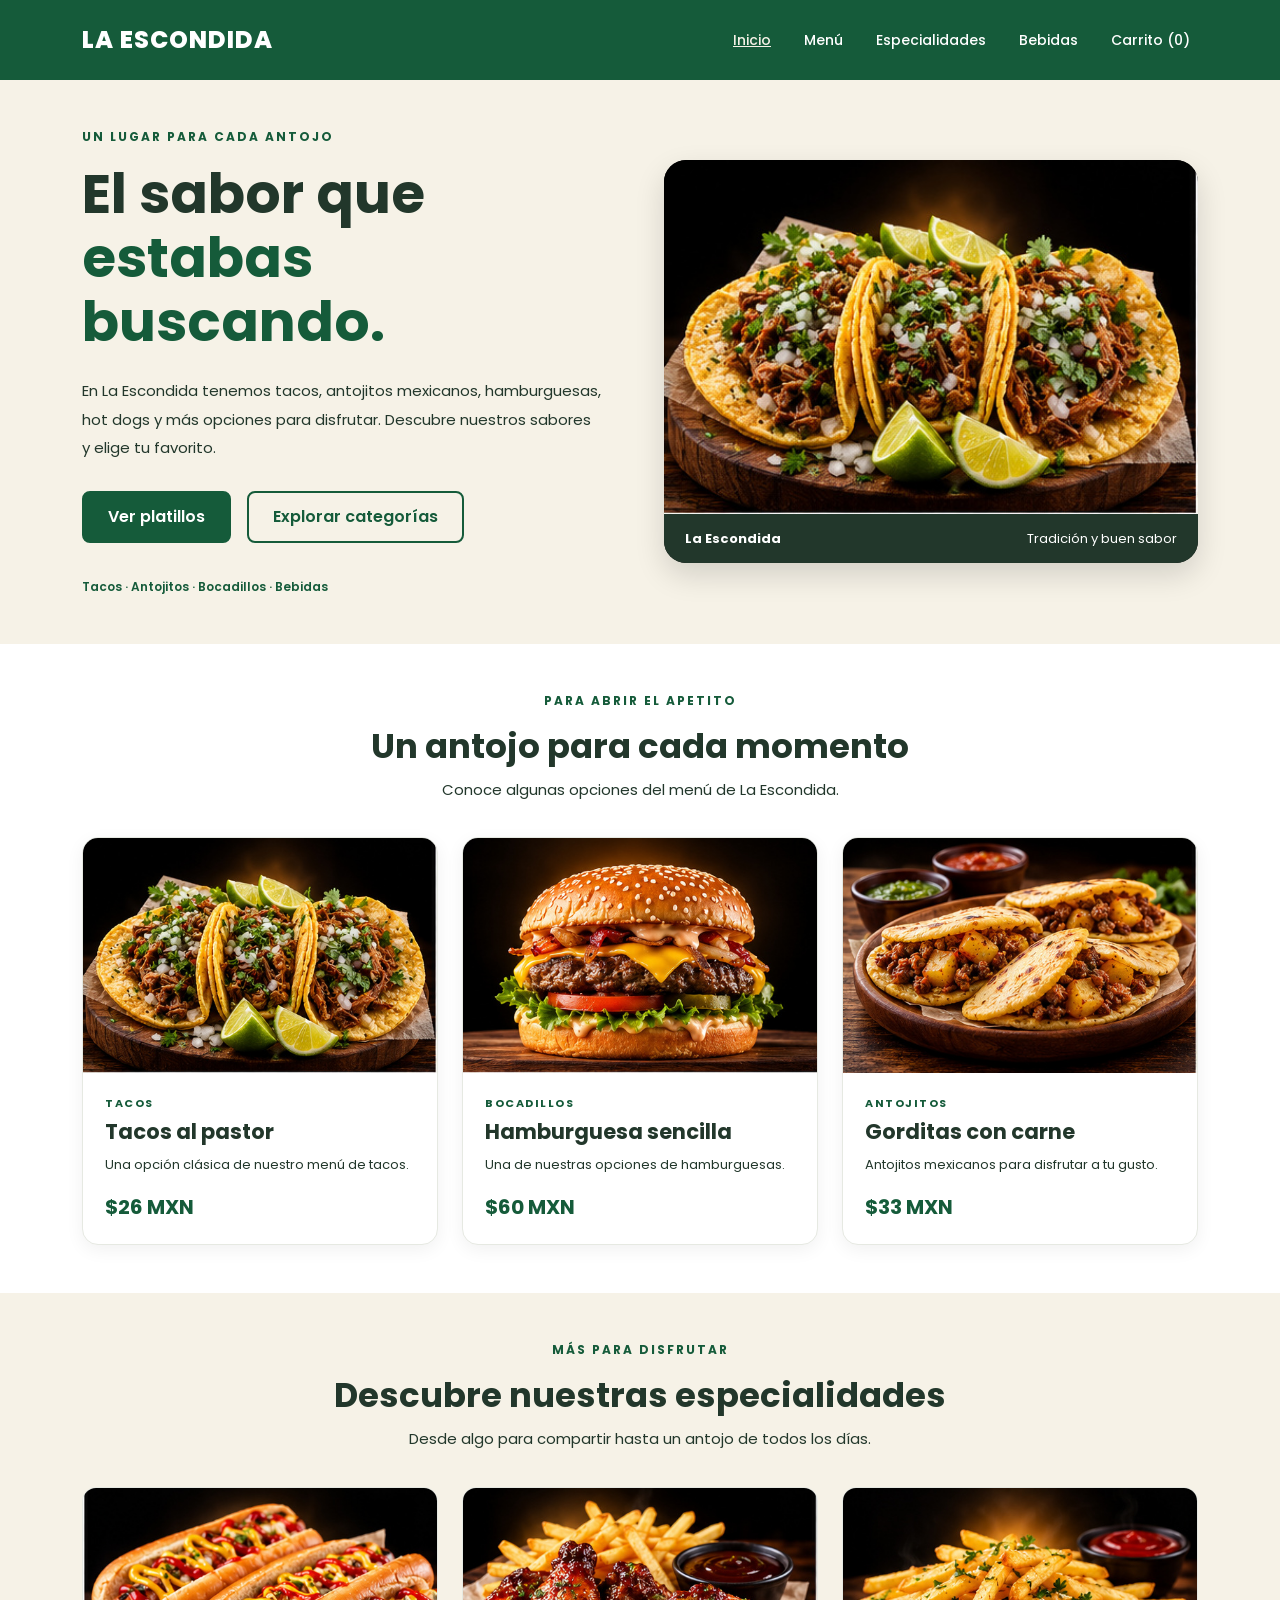
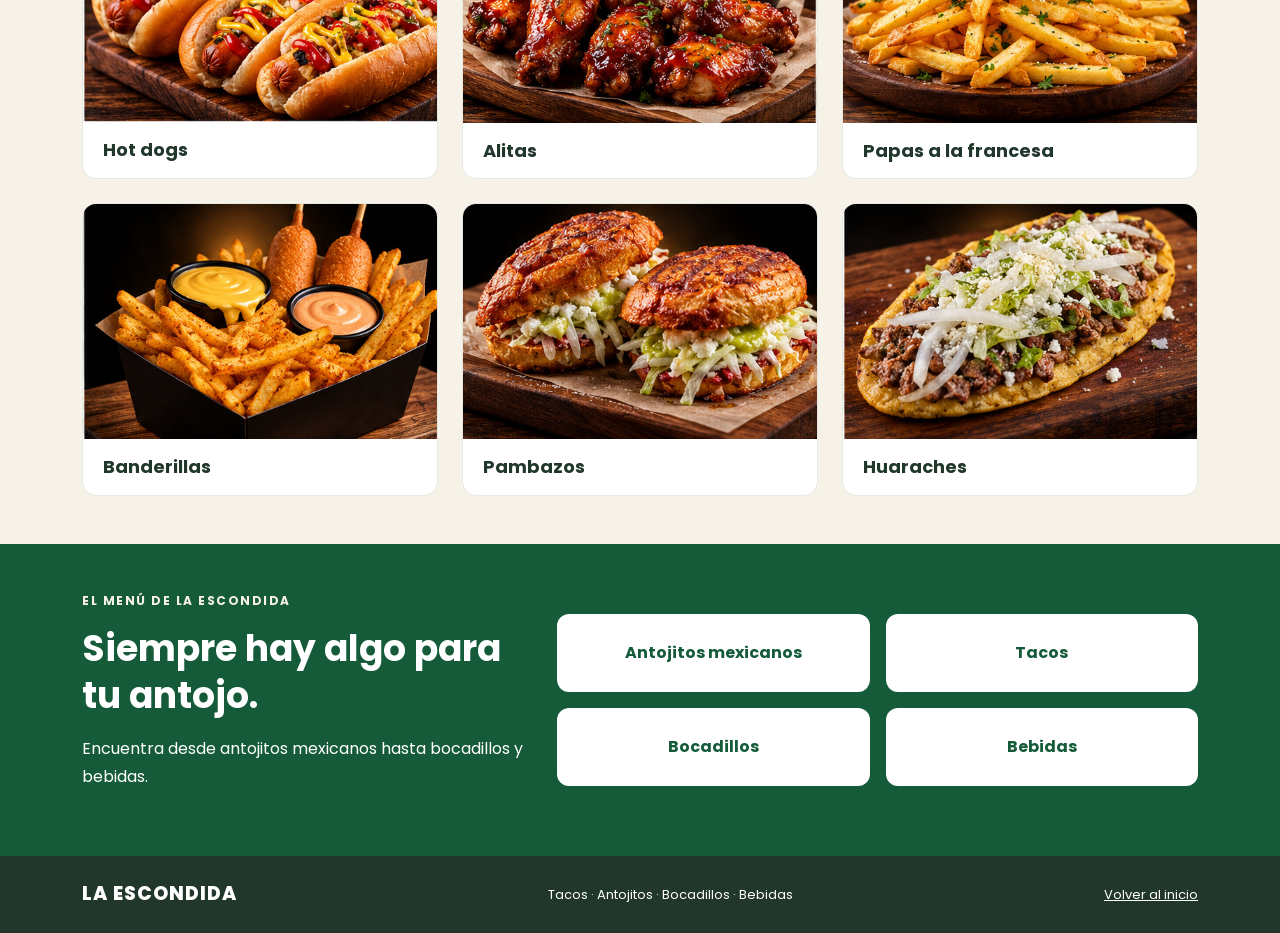
==== index.html @ 9507bf94 "Carrito de compras y selector de carnes con precios dinamicos" ====
<!DOCTYPE html>
<html lang="es">
<head>
    <meta charset="UTF-8">
    <meta name="viewport" content="width=device-width, initial-scale=1.0">
    <meta name="description" content="La Escondida: tacos, antojitos mexicanos, bocadillos y bebidas para disfrutar.">
    <title>La Escondida | Inicio</title>

    <link rel="stylesheet" href="vendor/bootstrap/bootstrap.min.css">

    <link href="https://fonts.googleapis.com/css2?family=Poppins:wght@400;500;600;700;800&display=swap" rel="stylesheet">

    <link rel="stylesheet" href="style.css">
</head>

<body>

    <header id="inicio" class="sticky-top">

        <nav class="navbar navbar-expand-lg barra">
            <div class="container">

                <a class="navbar-brand marca" href="index.html">
                    LA ESCONDIDA
                </a>

                <button class="navbar-toggler" type="button"
                    data-bs-toggle="collapse"
                    data-bs-target="#menuNavegacion"
                    aria-controls="menuNavegacion"
                    aria-expanded="false"
                    aria-label="Abrir menú de navegación">

                    <span class="navbar-toggler-icon"></span>
                </button>

                <div class="collapse navbar-collapse" id="menuNavegacion">

                    <ul class="navbar-nav ms-auto align-items-lg-center">

                        <li class="nav-item">
                            <a class="nav-link activo" href="index.html" aria-current="page">
                                Inicio
                            </a>
                        </li>

                        <li class="nav-item">
                            <a class="nav-link" href="menu.html">
                                Menú
                            </a>
                        </li>

                        <li class="nav-item">
                            <a class="nav-link" href="#variedad">
                                Especialidades
                            </a>
                        </li>

                        <li class="nav-item">
                            <a class="nav-link" href="menu.html#bebidas">
                                Bebidas
                            </a>
                        </li>
                        
                        
                        <li class="nav-item">
                            <a class="nav-link" href="carrito.html">
                                Carrito (<span class="contador-carrito">0</span>)
                             </a>
                        </li>



                    </ul>

                </div>

            </div>
        </nav>

    </header>

    <main>

        <section class="portada py-5">

            <div class="container">

                <div class="row align-items-center g-4 g-lg-5">

                    <div class="col-lg-6">

                        <p class="etiqueta">
                            UN LUGAR PARA CADA ANTOJO
                        </p>

                        <h1>
                            El sabor que
                            <span>estabas buscando.</span>
                        </h1>

                        <p class="descripcion">
                            En La Escondida tenemos tacos,
                            antojitos mexicanos, hamburguesas,
                            hot dogs y más opciones para disfrutar.
                            Descubre nuestros sabores y elige tu favorito.
                        </p>

                        <div class="d-flex flex-wrap gap-3 botones-portada">

                            <a class="btn boton-verde" href="menu.html">
                                Ver platillos
                            </a>

                            <a class="btn boton-contorno" href="menu.html#categorias">
                                Explorar categorías
                            </a>

                        </div>

                        <p class="frase-portada">
                            Tacos · Antojitos · Bocadillos · Bebidas
                        </p>

                    </div>

                    <div class="col-lg-6">

                        <div class="foto-portada">

                            <img src="imagenes/01_tacos.jpg"
                                alt="Fotografía de tacos con carne y limón sobre madera"
                                class="img-fluid"
                                width="506"
                                height="335">

                            <div class="pie-foto">

                                <span class="pie-nombre">
                                    La Escondida
                                </span>

                                <span>
                                    Tradición y buen sabor
                                </span>

                            </div>

                        </div>

                    </div>

                </div>

            </div>

        </section>

        <section class="seccion-blanca py-5" id="platillos">

            <div class="container">

                <div class="text-center encabezado-seccion">

                    <p class="etiqueta">
                        PARA ABRIR EL APETITO
                    </p>

                    <h2>
                        Un antojo para cada momento
                    </h2>

                    <p>
                        Conoce algunas opciones del menú de La Escondida.
                    </p>

                </div>

                <div class="row g-4">

                    <article class="col-md-6 col-lg-4">

                        <div class="tarjeta-comida">

                            <img src="imagenes/01_tacos.jpg"
                                alt="Tacos con carne sobre madera"
                                class="img-fluid foto-comida"
                                loading="lazy">

                            <div class="informacion-comida">

                                <p class="categoria-comida">
                                    TACOS
                                </p>

                                <h3>
                                    Tacos al pastor
                                </h3>

                                <p class="detalle-comida">
                                    Una opción clásica de nuestro
                                    menú de tacos.
                                </p>

                                <span class="precio">
                                    $26 MXN
                                </span>

                            </div>

                        </div>

                    </article>

                    <article class="col-md-6 col-lg-4">

                        <div class="tarjeta-comida">

                            <img src="imagenes/02_hamburguesa.jpg"
                                alt="Hamburguesa con queso y vegetales sobre madera"
                                class="img-fluid foto-comida"
                                loading="lazy">

                            <div class="informacion-comida">

                                <p class="categoria-comida">
                                    BOCADILLOS
                                </p>

                                <h3>
                                    Hamburguesa sencilla
                                </h3>

                                <p class="detalle-comida">
                                    Una de nuestras opciones
                                    de hamburguesas.
                                </p>

                                <span class="precio">
                                    $60 MXN
                                </span>

                            </div>

                        </div>

                    </article>

                    <article class="col-md-6 col-lg-4">

                        <div class="tarjeta-comida">

                            <img src="imagenes/07_gorditas.jpg"
                                alt="Gorditas rellenas sobre una tabla de madera"
                                class="img-fluid foto-comida"
                                loading="lazy">

                            <div class="informacion-comida">

                                <p class="categoria-comida">
                                    ANTOJITOS
                                </p>

                                <h3>
                                    Gorditas con carne
                                </h3>

                                <p class="detalle-comida">
                                    Antojitos mexicanos para
                                    disfrutar a tu gusto.
                                </p>

                                <span class="precio">
                                    $33 MXN
                                </span>

                            </div>

                        </div>

                    </article>

                </div>

            </div>

        </section>

        <section class="seccion-crema py-5" id="variedad">

            <div class="container">

                <div class="encabezado-seccion text-center">

                    <p class="etiqueta">
                        MÁS PARA DISFRUTAR
                    </p>

                    <h2>
                        Descubre nuestras especialidades
                    </h2>

                    <p>
                        Desde algo para compartir hasta
                        un antojo de todos los días.
                    </p>

                </div>

                <div class="row g-4">

                    <article class="col-sm-6 col-lg-4">

                        <div class="tarjeta-pequena">

                            <img src="imagenes/03_hot_dogs.jpg"
                                alt="Hot dogs con salsas sobre madera"
                                class="foto-pequena img-fluid"
                                loading="lazy">

                            <h3>Hot dogs</h3>

                        </div>

                    </article>

                    <article class="col-sm-6 col-lg-4">

                        <div class="tarjeta-pequena">

                            <img src="imagenes/04_alitas.jpg"
                                alt="Alitas bañadas en salsa junto a papas"
                                class="foto-pequena img-fluid"
                                loading="lazy">

                            <h3>Alitas</h3>

                        </div>

                    </article>

                    <article class="col-sm-6 col-lg-4">

                        <div class="tarjeta-pequena">

                            <img src="imagenes/05_papas_francesas.jpg"
                                alt="Papas a la francesa sobre madera"
                                class="foto-pequena img-fluid"
                                loading="lazy">

                            <h3>Papas a la francesa</h3>

                        </div>

                    </article>

                    <article class="col-sm-6 col-lg-4">

                        <div class="tarjeta-pequena">

                            <img src="imagenes/06_banderillas.jpg"
                                alt="Banderillas con papas y aderezos"
                                class="foto-pequena img-fluid"
                                loading="lazy">

                            <h3>Banderillas</h3>

                        </div>

                    </article>

                    <article class="col-sm-6 col-lg-4">

                        <div class="tarjeta-pequena">

                            <img src="imagenes/08_pambazos.jpg"
                                alt="Pambazos rellenos sobre madera"
                                class="foto-pequena img-fluid"
                                loading="lazy">

                            <h3>Pambazos</h3>

                        </div>

                    </article>

                    <article class="col-sm-6 col-lg-4">

                        <div class="tarjeta-pequena">

                            <img src="imagenes/09_huarache.jpg"
                                alt="Huarache con carne queso y vegetales"
                                class="foto-pequena img-fluid"
                                loading="lazy">

                            <h3>Huaraches</h3>

                        </div>

                    </article>

                </div>

            </div>

        </section>

        <section class="seccion-verde py-5" id="categorias">

            <div class="container">

                <div class="row align-items-center g-4">

                    <div class="col-lg-5">

                        <p class="etiqueta-clara">
                            EL MENÚ DE LA ESCONDIDA
                        </p>

                        <h2>
                            Siempre hay algo para tu antojo.
                        </h2>

                        <p>
                            Encuentra desde antojitos mexicanos
                            hasta bocadillos y bebidas.
                        </p>

                    </div>

                    <div class="col-lg-7">

                        <div class="row g-3">

                            <div class="col-sm-6">

                                <a class="cuadro-categoria" href="menu.html#antojitos">
                                    Antojitos mexicanos
                                </a>

                            </div>

                            <div class="col-sm-6">

                                <a class="cuadro-categoria" href="menu.html#tacos">
                                    Tacos
                                </a>

                            </div>

                            <div class="col-sm-6">

                                <a class="cuadro-categoria" href="menu.html#bocadillos">
                                    Bocadillos
                                </a>

                            </div>

                            <div class="col-sm-6">

                                <a class="cuadro-categoria" href="menu.html#bebidas">
                                    Bebidas
                                </a>

                            </div>

                        </div>

                    </div>

                </div>

            </div>

        </section>

    </main>

    <footer class="pie-pagina py-4">

        <div class="container d-flex flex-column flex-md-row justify-content-between align-items-center gap-2">

            <p class="m-0 nombre-footer">
                LA ESCONDIDA
            </p>

            <p class="m-0">
                Tacos · Antojitos · Bocadillos · Bebidas
            </p>

            <a href="#inicio">
                Volver al inicio
            </a>

        </div>

    </footer>

    <script src="vendor/bootstrap/bootstrap.bundle.min.js"></script>
    <script src="function.js"></script>
</body>
</html>
---- style.css ----
/* COLORES DEL PROYECTO */
body {
    --verde: #155B3A;
    --verde-oscuro: #22372B;
    --crema: #F6F2E7;
    --blanco: #FFFFFF;

    margin: 0;
    background-color: var(--crema);
    color: var(--verde-oscuro);
    font-family: 'Poppins', Arial, sans-serif;
}

/* ESTILOS GENERALES */
html {
    scroll-behavior: smooth;
}

h1, h2, h3 {
    font-weight: 700;
}

a {
    text-decoration: none;
}

/* BARRA DE NAVEGACIÓN */
.barra {
    background-color: var(--verde);
    padding: 17px 0;
}

.marca {
    color: var(--blanco);
    font-size: 24px;
    font-weight: 800;
    letter-spacing: 1px;
}

.marca:hover,
.marca:focus {
    color: var(--crema);
}

.barra .nav-link {
    color: var(--blanco);
    font-size: 14px;
    margin-left: 17px;
    font-weight: 500;
}

.barra .nav-link:hover,
.barra .nav-link:focus,
.barra .nav-link.activo {
    color: var(--crema);
    text-decoration: underline;
}

.navbar-toggler {
    border: 1px solid var(--crema);
    background-color: var(--crema);
}

/* PORTADA */
.portada {
    background-color: var(--crema);
}

.etiqueta {
    color: var(--verde);
    font-size: 12px;
    font-weight: 700;
    letter-spacing: 2px;
    margin-bottom: 16px;
}

.portada h1 {
    font-size: 55px;
    line-height: 1.16;
    margin-bottom: 24px;
}

.portada h1 span {
    color: var(--verde);
}

.descripcion {
    max-width: 520px;
    font-size: 15px;
    line-height: 1.9;
    margin-bottom: 28px;
}

.boton-verde {
    background-color: var(--verde);
    border: 2px solid var(--verde);
    color: var(--blanco);
    padding: 12px 24px;
    font-weight: 600;
    border-radius: 8px;
}

.boton-verde:hover,
.boton-verde:focus {
    background-color: var(--verde-oscuro);
    border-color: var(--verde-oscuro);
    color: var(--blanco);
}

.boton-contorno {
    background-color: transparent;
    border: 2px solid var(--verde);
    color: var(--verde);
    padding: 12px 24px;
    font-weight: 600;
    border-radius: 8px;
}

.boton-contorno:hover,
.boton-contorno:focus {
    background-color: var(--verde);
    color: var(--blanco);
}

.frase-portada {
    color: var(--verde);
    font-size: 12px;
    font-weight: 600;
    margin-top: 35px;
    margin-bottom: 0;
}

.foto-portada {
    background-color: #080808;
    border-radius: 22px;
    overflow: hidden;
    box-shadow: 0 12px 30px rgba(0, 0, 0, 0.14);
}

.foto-portada img {
    display: block;
    width: 100%;
    height: auto;
}

.pie-foto {
    display: flex;
    justify-content: space-between;
    gap: 12px;
    padding: 15px 21px;
    background-color: var(--verde-oscuro);
    color: var(--blanco);
    font-size: 13px;
}

.pie-nombre {
    font-weight: 700;
}

/* TÍTULOS Y SECCIONES */
.seccion-blanca {
    background-color: var(--blanco);
}

.seccion-crema {
    background-color: var(--crema);
}

.encabezado-seccion {
    margin-bottom: 36px;
}

.encabezado-seccion h2 {
    color: var(--verde-oscuro);
    font-size: 34px;
    margin-bottom: 12px;
}

.encabezado-seccion p:last-child {
    font-size: 15px;
    margin-bottom: 0;
}

/* TARJETAS DE PLATILLOS */
.tarjeta-comida {
    height: 100%;
    background-color: var(--blanco);
    border: 1px solid #E6E9E2;
    border-radius: 16px;
    overflow: hidden;
    box-shadow: 0 5px 18px rgba(0, 0, 0, 0.06);
}

.foto-comida {
    display: block;
    width: 100%;
    height: auto;
    background-color: #080808;
}

.informacion-comida {
    padding: 22px;
}

.categoria-comida {
    color: var(--verde);
    font-size: 11px;
    font-weight: 700;
    letter-spacing: 1.5px;
    margin-bottom: 8px;
}

.informacion-comida h3 {
    font-size: 21px;
    margin-bottom: 10px;
}

.detalle-comida {
    font-size: 13px;
    line-height: 1.7;
    margin-bottom: 16px;
}

.precio {
    color: var(--verde);
    font-size: 20px;
    font-weight: 700;
}

/* TARJETAS PEQUEÑAS DE ESPECIALIDADES */
.tarjeta-pequena {
    height: 100%;
    background-color: var(--blanco);
    border-radius: 14px;
    overflow: hidden;
    border: 1px solid #E6E9E2;
}

.foto-pequena {
    display: block;
    width: 100%;
    height: auto;
    background-color: #080808;
}

.tarjeta-pequena h3 {
    font-size: 18px;
    padding: 17px 20px;
    margin: 0;
}

/* CATEGORÍAS */
.seccion-verde {
    background-color: var(--verde);
    color: var(--blanco);
}

.etiqueta-clara {
    color: var(--crema);
    font-size: 12px;
    font-weight: 700;
    letter-spacing: 1.5px;
}

.seccion-verde h2 {
    font-size: 36px;
    line-height: 1.3;
    margin-bottom: 15px;
}

.seccion-verde p:last-child {
    line-height: 1.8;
}

.cuadro-categoria {
    height: 100%;
    background-color: var(--blanco);
    color: var(--verde);
    padding: 27px 18px;
    border-radius: 12px;
    font-size: 16px;
    font-weight: 700;
    text-align: center;
}

/* PIE DE PÁGINA */
.pie-pagina {
    background-color: var(--verde-oscuro);
    color: var(--blanco);
    font-size: 13px;
}

.nombre-footer {
    font-weight: 800;
    font-size: 19px;
    letter-spacing: 1px;
}

.pie-pagina a {
    color: var(--blanco);
    text-decoration: underline;
}

/* CELULARES Y TABLETAS */
@media (max-width: 991px) {
    .barra .nav-link {
        margin-left: 0;
        padding: 10px 0;
    }

    .portada h1 {
        font-size: 42px;
    }
}

@media (max-width: 575px) {
    .portada {
        text-align: center;
    }

    .portada h1 {
        font-size: 36px;
    }

    .portada .botones-portada {
        justify-content: center;
    }

    .encabezado-seccion h2,
    .seccion-verde h2 {
        font-size: 28px;
    }

    .pie-foto {
        flex-direction: column;
        text-align: center;
        gap: 4px;
    }

    .frase-portada {
        font-size: 11px;
    }
}

/* PAGINA DEL MENU */
.encabezado-menu {
    background-color: var(--verde);
    color: var(--blanco);
}

.encabezado-menu h1 {
    font-size: 45px;
}

.encabezado-menu p:last-child {
    margin-bottom: 0;
}

/* BOTONES DE CATEGORIAS */
.navegacion-categorias {
    background-color: var(--blanco);
}

.enlace-categoria {
    display: inline-block;
    color: var(--verde);
    border: 2px solid var(--verde);
    border-radius: 30px;
    padding: 9px 20px;
    font-weight: 600;
    font-size: 14px;
}

.enlace-categoria:hover,
.enlace-categoria:focus {
    background-color: var(--verde);
    color: var(--blanco);
}

/* SECCIONES DEL MENU */
.seccion-menu {
    background-color: var(--crema);
}

.seccion-menu.seccion-blanca {
    background-color: var(--blanco);
}

.titulo-menu h2 {
    color: var(--verde);
    font-size: 32px;
}

/* TARJETAS */
.tarjeta-menu,
.tarjeta-tacos,
.tarjeta-texto {
    background-color: var(--blanco);
    border: 1px solid #E6E9E2;
    border-radius: 15px;
    overflow: hidden;
    box-shadow: 0 5px 18px rgba(0, 0, 0, 0.06);
}

.tarjeta-menu {
    height: 100%;
}

.imagen-menu {
    display: block;
    width: 100%;
    height: auto;
    background-color: #080808;
}

.contenido-menu,
.contenido-tacos,
.tarjeta-texto {
    padding: 23px;
}

.contenido-menu h3,
.contenido-tacos h3,
.tarjeta-texto h3 {
    color: var(--verde-oscuro);
    font-size: 21px;
    margin-bottom: 17px;
}

.tarjeta-texto p {
    font-size: 14px;
}

/* PRECIOS */
.linea-precio {
    display: flex;
    flex-wrap: wrap;
    justify-content: space-between;
    align-items: baseline;
    gap: 8px;
    border-bottom: 1px solid #E6E9E2;
    padding: 10px 0;
    font-size: 14px;
}

.linea-precio:last-child {
    border-bottom: none;
}

.linea-precio strong {
    color: var(--verde);
    font-size: 16px;
}

/* ADAPTACION A CELULARES */
@media (max-width: 575px) {
    .encabezado-menu h1 {
        font-size: 34px;
    }

    .titulo-menu h2 {
        font-size: 28px;
    }

    .enlace-categoria {
        font-size: 13px;
        padding: 8px 13px;
    }
}

/* ENLACES DESDE INICIO */
a.cuadro-categoria {
    display: block;
}

a.cuadro-categoria:hover,
a.cuadro-categoria:focus {
    background-color: var(--crema);
    color: var(--verde);
}


/* CARRITO DE COMPRAS - TERCER COMMIT */

.precio-y-boton {
    display: flex;
    align-items: center;
    gap: 12px;
}

/* BOTONES DE AGREGAR */
.btn-agregar {
    background-color: var(--verde);
    color: var(--blanco);
    border: none;
    border-radius: 7px;
    padding: 7px 11px;
    font-size: 12px;
    font-weight: 600;
    cursor: pointer;
}

.btn-agregar:hover,
.btn-agregar:focus {
    background-color: var(--verde-oscuro);
}

.enlace-carrito {
    background-color: var(--verde);
    color: var(--blanco);
}

/* SECCION DEL CARRITO */
.seccion-carrito {
    background-color: var(--crema);
}

.caja-carrito {
    background-color: var(--blanco);
    border-radius: 15px;
    padding: 30px;
    box-shadow: 0 5px 18px rgba(0, 0, 0, 0.07);
}

.caja-carrito h2 {
    color: var(--verde);
    margin-bottom: 0;
    font-size: 30px;
}

/* BOTON VACIAR */
.btn-vaciar {
    background-color: var(--blanco);
    border: 2px solid var(--verde);
    color: var(--verde);
    border-radius: 7px;
    padding: 8px 15px;
    font-weight: 600;
}

.btn-vaciar:hover,
.btn-vaciar:focus {
    background-color: var(--verde);
    color: var(--blanco);
}

/* PRODUCTOS DEL CARRITO */
.producto-carrito {
    border-bottom: 1px solid #E6E9E2;
    padding: 16px 0;
    display: flex;
    justify-content: space-between;
    align-items: center;
    flex-wrap: wrap;
    gap: 15px;
}

.producto-carrito strong {
    display: block;
    color: var(--verde-oscuro);
    margin-bottom: 5px;
}

/* CONTROLES DE CANTIDAD */
.controles-carrito {
    display: flex;
    align-items: center;
    flex-wrap: wrap;
    gap: 9px;
}

.controles-carrito button {
    border: 1px solid var(--verde);
    border-radius: 6px;
    background-color: var(--blanco);
    color: var(--verde);
    padding: 5px 10px;
    font-weight: 600;
}

.controles-carrito button:hover {
    background-color: var(--verde);
    color: var(--blanco);
}

/* PRECIO TOTAL */
.total-carrito {
    padding-top: 20px;
    font-size: 21px;
    color: var(--verde);
}

.nota-carrito {
    margin-top: 15px;
    font-size: 13px;
}

/* ADAPTACION A CELULARES */
@media (max-width: 575px) {
    .caja-carrito {
        padding: 18px;
    }

    .caja-carrito h2 {
        font-size: 25px;
    }

    .producto-carrito {
        align-items: flex-start;
        flex-direction: column;
    }
}

/* ENCABEZADO QUE SE MANTIENE VISIBLE */
.sticky-top {
    z-index: 1030;
}

/* EVITAR QUE EL MENU TAPE LAS SECCIONES */
section[id] {
    scroll-margin-top: 85px;
}

/* SELECTOR DE CANTIDAD */
.precio-y-boton {
    flex-wrap: wrap;
    justify-content: flex-end;
}

.cantidad-producto {
    width: 62px;
    padding: 6px;
    border: 1px solid #A7B7AA;
    border-radius: 6px;
    color: var(--verde-oscuro);
    background-color: var(--blanco);
    text-align: center;
}

.cantidad-producto:focus {
    outline: 2px solid var(--verde);
    outline-offset: 2px;
}

/* MENSAJE DE PRODUCTO AGREGADO */
.mensaje-agregado {
    min-height: 0;
    margin: 0;
    color: var(--verde);
    text-align: center;
    font-weight: 600;
}

.mensaje-agregado:not(:empty) {
    padding: 12px;
    background-color: var(--crema);
}

/* BOTON VACIAR CARRITO */
.btn-vaciar:disabled {
    opacity: 0.5;
    cursor: not-allowed;
}

/* ADAPTACION A CELULARES */
@media (max-width: 575px) {

    .linea-precio {
        align-items: center;
    }

    .precio-y-boton {
        gap: 7px;
    }

    .cantidad-producto {
        width: 55px;
    }
}
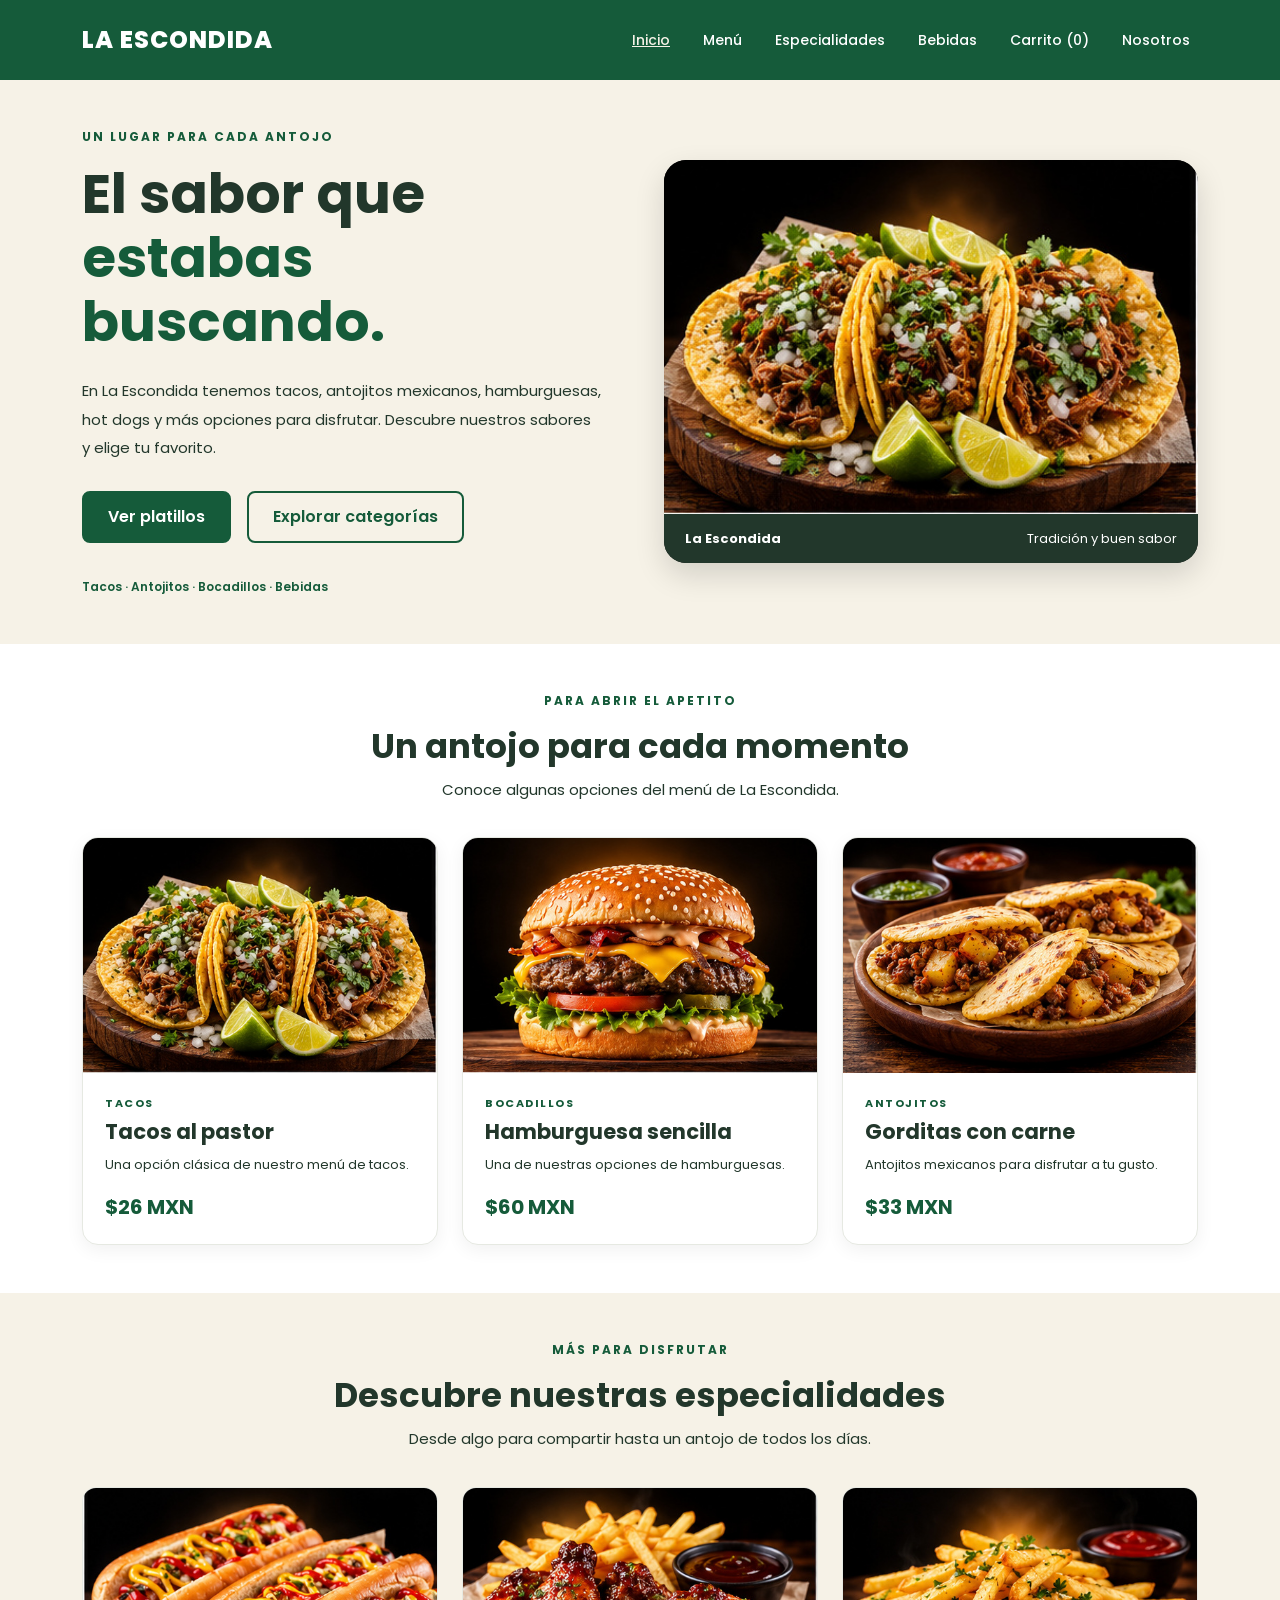
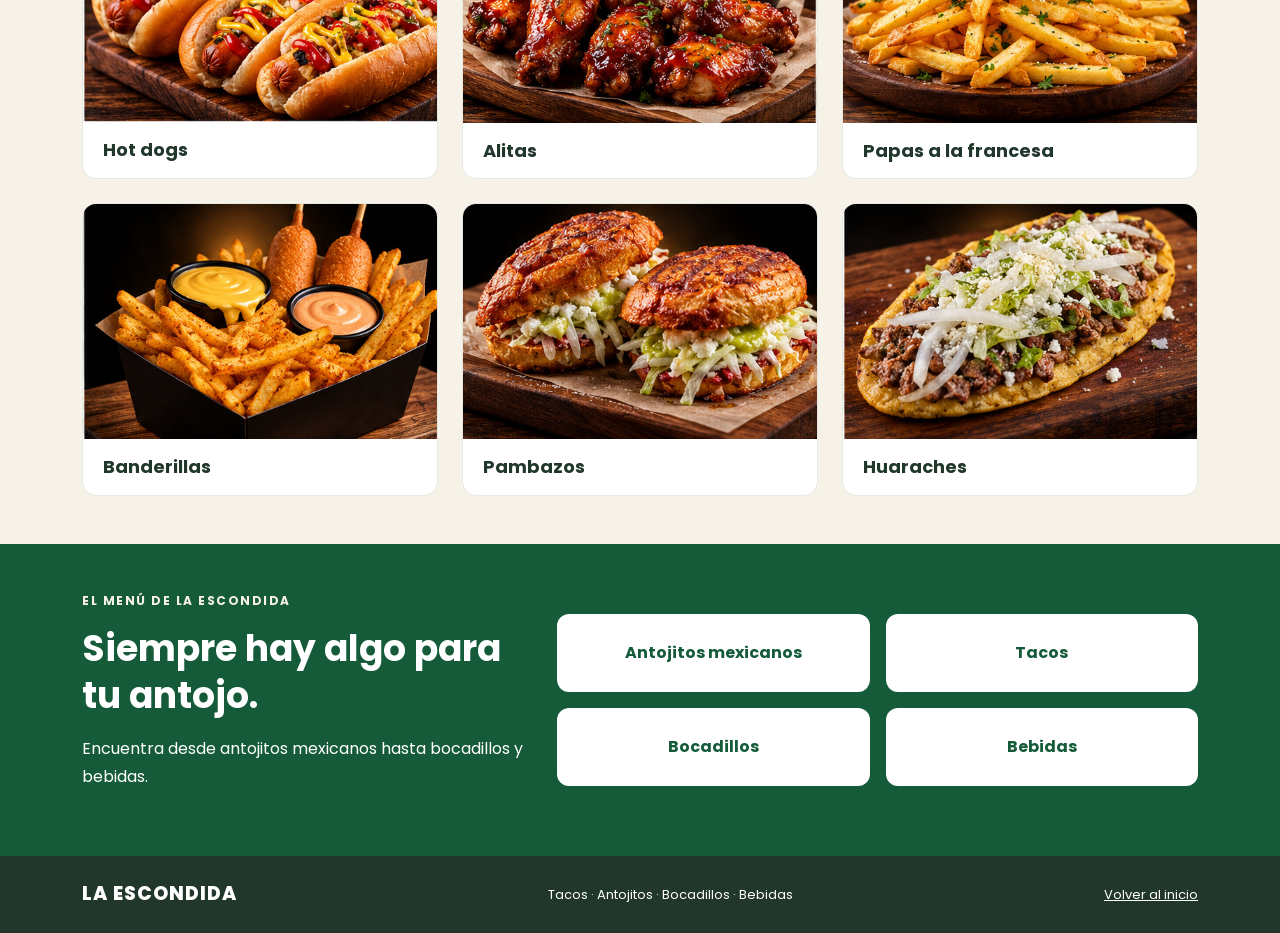
==== commit 5331d2bc: "Creacion de pagina Nosotros y actualizacion de navegacion" ====
--- a/index.html
+++ b/index.html
@@ -1,4 +1,3 @@
-
 <!DOCTYPE html>
 <html lang="es">
 <head>
@@ -13,491 +12,196 @@
 
     <link rel="stylesheet" href="style.css">
 </head>
-
 <body>
 
     <header id="inicio" class="sticky-top">
-
         <nav class="navbar navbar-expand-lg barra">
             <div class="container">
-
-                <a class="navbar-brand marca" href="index.html">
-                    LA ESCONDIDA
-                </a>
-
-                <button class="navbar-toggler" type="button"
-                    data-bs-toggle="collapse"
-                    data-bs-target="#menuNavegacion"
-                    aria-controls="menuNavegacion"
-                    aria-expanded="false"
-                    aria-label="Abrir menú de navegación">
-
+                <a class="navbar-brand marca" href="index.html">LA ESCONDIDA</a>
+
+                <button class="navbar-toggler" type="button" data-bs-toggle="collapse"
+                    data-bs-target="#menuNavegacion" aria-controls="menuNavegacion"
+                    aria-expanded="false" aria-label="Abrir menú de navegación">
                     <span class="navbar-toggler-icon"></span>
                 </button>
 
                 <div class="collapse navbar-collapse" id="menuNavegacion">
-
                     <ul class="navbar-nav ms-auto align-items-lg-center">
-
-                        <li class="nav-item">
-                            <a class="nav-link activo" href="index.html" aria-current="page">
-                                Inicio
-                            </a>
-                        </li>
-
-                        <li class="nav-item">
-                            <a class="nav-link" href="menu.html">
-                                Menú
-                            </a>
-                        </li>
-
-                        <li class="nav-item">
-                            <a class="nav-link" href="#variedad">
-                                Especialidades
-                            </a>
-                        </li>
-
-                        <li class="nav-item">
-                            <a class="nav-link" href="menu.html#bebidas">
-                                Bebidas
-                            </a>
-                        </li>
-                        
-                        
-                        <li class="nav-item">
-                            <a class="nav-link" href="carrito.html">
-                                Carrito (<span class="contador-carrito">0</span>)
-                             </a>
-                        </li>
-
-
-
+                        <li class="nav-item"><a class="nav-link activo" href="index.html" aria-current="page">Inicio</a></li>
+                        <li class="nav-item"><a class="nav-link" href="menu.html">Menú</a></li>
+                        <li class="nav-item"><a class="nav-link" href="#variedad">Especialidades</a></li>
+                        <li class="nav-item"><a class="nav-link" href="menu.html#bebidas">Bebidas</a></li>
+                        <li class="nav-item"><a class="nav-link" href="carrito.html">Carrito (<span class="contador-carrito">0</span>)</a></li>
+
+                        <li class="nav-item"><a class="nav-link" href="nosotros.html">Nosotros</a></li>
                     </ul>
-
-                </div>
-
+                </div>
             </div>
         </nav>
-
     </header>
 
     <main>
-
         <section class="portada py-5">
-
-            <div class="container">
-
+            <div class="container">
                 <div class="row align-items-center g-4 g-lg-5">
-
                     <div class="col-lg-6">
-
-                        <p class="etiqueta">
-                            UN LUGAR PARA CADA ANTOJO
-                        </p>
-
-                        <h1>
-                            El sabor que
-                            <span>estabas buscando.</span>
-                        </h1>
-
+                        <p class="etiqueta">UN LUGAR PARA CADA ANTOJO</p>
+                        <h1>El sabor que <span>estabas buscando.</span></h1>
                         <p class="descripcion">
-                            En La Escondida tenemos tacos,
-                            antojitos mexicanos, hamburguesas,
-                            hot dogs y más opciones para disfrutar.
+                            En La Escondida tenemos tacos, antojitos mexicanos,
+                            hamburguesas, hot dogs y más opciones para disfrutar.
                             Descubre nuestros sabores y elige tu favorito.
                         </p>
-
                         <div class="d-flex flex-wrap gap-3 botones-portada">
-
-                            <a class="btn boton-verde" href="menu.html">
-                                Ver platillos
-                            </a>
-
-                            <a class="btn boton-contorno" href="menu.html#categorias">
-                                Explorar categorías
-                            </a>
-
-                        </div>
-
-                        <p class="frase-portada">
-                            Tacos · Antojitos · Bocadillos · Bebidas
-                        </p>
-
-                    </div>
-
+                            <a class="btn boton-verde" href="menu.html">Ver platillos</a>
+                            <a class="btn boton-contorno" href="menu.html#categorias">Explorar categorías</a>
+                        </div>
+                        <p class="frase-portada">Tacos · Antojitos · Bocadillos · Bebidas</p>
+                    </div>
                     <div class="col-lg-6">
-
                         <div class="foto-portada">
-
                             <img src="imagenes/01_tacos.jpg"
-                                alt="Fotografía de tacos con carne y limón sobre madera"
-                                class="img-fluid"
-                                width="506"
-                                height="335">
-
+                                alt="Fotografía ilustrativa de tacos con carne y limón sobre madera"
+                                class="img-fluid" width="506" height="335">
                             <div class="pie-foto">
-
-                                <span class="pie-nombre">
-                                    La Escondida
-                                </span>
-
-                                <span>
-                                    Tradición y buen sabor
-                                </span>
-
-                            </div>
-
-                        </div>
-
-                    </div>
-
-                </div>
-
-            </div>
-
+                                <span class="pie-nombre">La Escondida</span>
+                                <span>Tradición y buen sabor</span>
+                            </div>
+                        </div>
+                    </div>
+                </div>
+            </div>
         </section>
 
         <section class="seccion-blanca py-5" id="platillos">
-
-            <div class="container">
-
+            <div class="container">
                 <div class="text-center encabezado-seccion">
-
-                    <p class="etiqueta">
-                        PARA ABRIR EL APETITO
-                    </p>
-
-                    <h2>
-                        Un antojo para cada momento
-                    </h2>
-
-                    <p>
-                        Conoce algunas opciones del menú de La Escondida.
-                    </p>
-
-                </div>
-
+                    <p class="etiqueta">PARA ABRIR EL APETITO</p>
+                    <h2>Un antojo para cada momento</h2>
+                    <p>Conoce algunas opciones del menú de La Escondida.</p>
+                </div>
                 <div class="row g-4">
-
                     <article class="col-md-6 col-lg-4">
-
                         <div class="tarjeta-comida">
-
                             <img src="imagenes/01_tacos.jpg"
-                                alt="Tacos con carne sobre madera"
-                                class="img-fluid foto-comida"
-                                loading="lazy">
-
+                                alt="Fotografía ilustrativa de tacos con carne sobre madera"
+                                class="img-fluid foto-comida" loading="lazy" width="506" height="335">
                             <div class="informacion-comida">
-
-                                <p class="categoria-comida">
-                                    TACOS
-                                </p>
-
-                                <h3>
-                                    Tacos al pastor
-                                </h3>
-
-                                <p class="detalle-comida">
-                                    Una opción clásica de nuestro
-                                    menú de tacos.
-                                </p>
-
-                                <span class="precio">
-                                    $26 MXN
-                                </span>
-
-                            </div>
-
-                        </div>
-
-                    </article>
-
+                                <p class="categoria-comida">TACOS</p>
+                                <h3>Tacos al pastor</h3>
+                                <p class="detalle-comida">Una opción clásica de nuestro menú de tacos.</p>
+                                <span class="precio">$26 MXN</span>
+                            </div>
+                        </div>
+                    </article>
                     <article class="col-md-6 col-lg-4">
-
                         <div class="tarjeta-comida">
-
                             <img src="imagenes/02_hamburguesa.jpg"
-                                alt="Hamburguesa con queso y vegetales sobre madera"
-                                class="img-fluid foto-comida"
-                                loading="lazy">
-
+                                alt="Hamburguesa con queso y vegetales sobre una tabla de madera"
+                                class="img-fluid foto-comida" loading="lazy" width="506" height="335">
                             <div class="informacion-comida">
-
-                                <p class="categoria-comida">
-                                    BOCADILLOS
-                                </p>
-
-                                <h3>
-                                    Hamburguesa sencilla
-                                </h3>
-
-                                <p class="detalle-comida">
-                                    Una de nuestras opciones
-                                    de hamburguesas.
-                                </p>
-
-                                <span class="precio">
-                                    $60 MXN
-                                </span>
-
-                            </div>
-
-                        </div>
-
-                    </article>
-
+                                <p class="categoria-comida">BOCADILLOS</p>
+                                <h3>Hamburguesa sencilla</h3>
+                                <p class="detalle-comida">Una de nuestras opciones de hamburguesas.</p>
+                                <span class="precio">$60 MXN</span>
+                            </div>
+                        </div>
+                    </article>
                     <article class="col-md-6 col-lg-4">
-
                         <div class="tarjeta-comida">
-
                             <img src="imagenes/07_gorditas.jpg"
-                                alt="Gorditas rellenas sobre una tabla de madera"
-                                class="img-fluid foto-comida"
-                                loading="lazy">
-
+                                alt="Gorditas rellenas sobre un plato de madera con fondo oscuro"
+                                class="img-fluid foto-comida" loading="lazy" width="506" height="335">
                             <div class="informacion-comida">
-
-                                <p class="categoria-comida">
-                                    ANTOJITOS
-                                </p>
-
-                                <h3>
-                                    Gorditas con carne
-                                </h3>
-
-                                <p class="detalle-comida">
-                                    Antojitos mexicanos para
-                                    disfrutar a tu gusto.
-                                </p>
-
-                                <span class="precio">
-                                    $33 MXN
-                                </span>
-
-                            </div>
-
-                        </div>
-
-                    </article>
-
-                </div>
-
-            </div>
-
+                                <p class="categoria-comida">ANTOJITOS</p>
+                                <h3>Gorditas con carne</h3>
+                                <p class="detalle-comida">Antojitos mexicanos para disfrutar a tu gusto.</p>
+                                <span class="precio">$33 MXN</span>
+                            </div>
+                        </div>
+                    </article>
+                </div>
+            </div>
         </section>
 
         <section class="seccion-crema py-5" id="variedad">
-
-            <div class="container">
-
+            <div class="container">
                 <div class="encabezado-seccion text-center">
-
-                    <p class="etiqueta">
-                        MÁS PARA DISFRUTAR
-                    </p>
-
-                    <h2>
-                        Descubre nuestras especialidades
-                    </h2>
-
-                    <p>
-                        Desde algo para compartir hasta
-                        un antojo de todos los días.
-                    </p>
-
-                </div>
-
+                    <p class="etiqueta">MÁS PARA DISFRUTAR</p>
+                    <h2>Descubre nuestras especialidades</h2>
+                    <p>Desde algo para compartir hasta un antojo de todos los días.</p>
+                </div>
                 <div class="row g-4">
-
-                    <article class="col-sm-6 col-lg-4">
-
-                        <div class="tarjeta-pequena">
-
-                            <img src="imagenes/03_hot_dogs.jpg"
-                                alt="Hot dogs con salsas sobre madera"
-                                class="foto-pequena img-fluid"
-                                loading="lazy">
-
+                    <article class="col-sm-6 col-lg-4">
+                        <div class="tarjeta-pequena">
+                            <img src="imagenes/03_hot_dogs.jpg" alt="Hot dogs con salsas sobre madera" class="foto-pequena img-fluid" loading="lazy" width="506" height="335">
                             <h3>Hot dogs</h3>
-
-                        </div>
-
-                    </article>
-
-                    <article class="col-sm-6 col-lg-4">
-
-                        <div class="tarjeta-pequena">
-
-                            <img src="imagenes/04_alitas.jpg"
-                                alt="Alitas bañadas en salsa junto a papas"
-                                class="foto-pequena img-fluid"
-                                loading="lazy">
-
+                        </div>
+                    </article>
+                    <article class="col-sm-6 col-lg-4">
+                        <div class="tarjeta-pequena">
+                            <img src="imagenes/04_alitas.jpg" alt="Alitas bañadas en salsa junto a papas" class="foto-pequena img-fluid" loading="lazy" width="506" height="336">
                             <h3>Alitas</h3>
-
-                        </div>
-
-                    </article>
-
-                    <article class="col-sm-6 col-lg-4">
-
-                        <div class="tarjeta-pequena">
-
-                            <img src="imagenes/05_papas_francesas.jpg"
-                                alt="Papas a la francesa sobre madera"
-                                class="foto-pequena img-fluid"
-                                loading="lazy">
-
+                        </div>
+                    </article>
+                    <article class="col-sm-6 col-lg-4">
+                        <div class="tarjeta-pequena">
+                            <img src="imagenes/05_papas_francesas.jpg" alt="Papas a la francesa sobre una tabla de madera" class="foto-pequena img-fluid" loading="lazy" width="506" height="336">
                             <h3>Papas a la francesa</h3>
-
-                        </div>
-
-                    </article>
-
-                    <article class="col-sm-6 col-lg-4">
-
-                        <div class="tarjeta-pequena">
-
-                            <img src="imagenes/06_banderillas.jpg"
-                                alt="Banderillas con papas y aderezos"
-                                class="foto-pequena img-fluid"
-                                loading="lazy">
-
+                        </div>
+                    </article>
+                    <article class="col-sm-6 col-lg-4">
+                        <div class="tarjeta-pequena">
+                            <img src="imagenes/06_banderillas.jpg" alt="Banderillas acompañadas de papas y aderezos" class="foto-pequena img-fluid" loading="lazy" width="506" height="336">
                             <h3>Banderillas</h3>
-
-                        </div>
-
-                    </article>
-
-                    <article class="col-sm-6 col-lg-4">
-
-                        <div class="tarjeta-pequena">
-
-                            <img src="imagenes/08_pambazos.jpg"
-                                alt="Pambazos rellenos sobre madera"
-                                class="foto-pequena img-fluid"
-                                loading="lazy">
-
+                        </div>
+                    </article>
+                    <article class="col-sm-6 col-lg-4">
+                        <div class="tarjeta-pequena">
+                            <img src="imagenes/08_pambazos.jpg" alt="Pambazos rellenos sobre tabla de madera" class="foto-pequena img-fluid" loading="lazy" width="506" height="335">
                             <h3>Pambazos</h3>
-
-                        </div>
-
-                    </article>
-
-                    <article class="col-sm-6 col-lg-4">
-
-                        <div class="tarjeta-pequena">
-
-                            <img src="imagenes/09_huarache.jpg"
-                                alt="Huarache con carne queso y vegetales"
-                                class="foto-pequena img-fluid"
-                                loading="lazy">
-
+                        </div>
+                    </article>
+                    <article class="col-sm-6 col-lg-4">
+                        <div class="tarjeta-pequena">
+                            <img src="imagenes/09_huarache.jpg" alt="Huarache con carne, queso y vegetales" class="foto-pequena img-fluid" loading="lazy" width="506" height="335">
                             <h3>Huaraches</h3>
-
-                        </div>
-
-                    </article>
-
-                </div>
-
-            </div>
-
+                        </div>
+                    </article>
+                </div>
+            </div>
         </section>
 
         <section class="seccion-verde py-5" id="categorias">
-
-            <div class="container">
-
+            <div class="container">
                 <div class="row align-items-center g-4">
-
                     <div class="col-lg-5">
-
-                        <p class="etiqueta-clara">
-                            EL MENÚ DE LA ESCONDIDA
-                        </p>
-
-                        <h2>
-                            Siempre hay algo para tu antojo.
-                        </h2>
-
-                        <p>
-                            Encuentra desde antojitos mexicanos
-                            hasta bocadillos y bebidas.
-                        </p>
-
-                    </div>
-
+                        <p class="etiqueta-clara">EL MENÚ DE LA ESCONDIDA</p>
+                        <h2>Siempre hay algo para tu antojo.</h2>
+                        <p>Encuentra desde antojitos mexicanos hasta bocadillos y bebidas.</p>
+                    </div>
                     <div class="col-lg-7">
-
                         <div class="row g-3">
-
-                            <div class="col-sm-6">
-
-                                <a class="cuadro-categoria" href="menu.html#antojitos">
-                                    Antojitos mexicanos
-                                </a>
-
-                            </div>
-
-                            <div class="col-sm-6">
-
-                                <a class="cuadro-categoria" href="menu.html#tacos">
-                                    Tacos
-                                </a>
-
-                            </div>
-
-                            <div class="col-sm-6">
-
-                                <a class="cuadro-categoria" href="menu.html#bocadillos">
-                                    Bocadillos
-                                </a>
-
-                            </div>
-
-                            <div class="col-sm-6">
-
-                                <a class="cuadro-categoria" href="menu.html#bebidas">
-                                    Bebidas
-                                </a>
-
-                            </div>
-
-                        </div>
-
-                    </div>
-
-                </div>
-
-            </div>
-
-        </section>
-
+                            <div class="col-sm-6"><a class="cuadro-categoria" href="menu.html#antojitos">Antojitos mexicanos</a></div>
+                            <div class="col-sm-6"><a class="cuadro-categoria" href="menu.html#tacos">Tacos</a></div>
+                            <div class="col-sm-6"><a class="cuadro-categoria" href="menu.html#bocadillos">Bocadillos</a></div>
+                            <div class="col-sm-6"><a class="cuadro-categoria" href="menu.html#bebidas">Bebidas</a></div>
+                        </div>
+                    </div>
+                </div>
+            </div>
+        </section>
     </main>
 
     <footer class="pie-pagina py-4">
-
         <div class="container d-flex flex-column flex-md-row justify-content-between align-items-center gap-2">
-
-            <p class="m-0 nombre-footer">
-                LA ESCONDIDA
-            </p>
-
-            <p class="m-0">
-                Tacos · Antojitos · Bocadillos · Bebidas
-            </p>
-
-            <a href="#inicio">
-                Volver al inicio
-            </a>
-
+            <p class="m-0 nombre-footer">LA ESCONDIDA</p>
+            <p class="m-0">Tacos · Antojitos · Bocadillos · Bebidas</p>
+            <a href="#inicio">Volver al inicio</a>
         </div>
-
     </footer>
 
     <script src="vendor/bootstrap/bootstrap.bundle.min.js"></script>
     <script src="function.js"></script>
 </body>
-</html>
+</html>
--- a/style.css
+++ b/style.css
@@ -1,4 +1,3 @@
-
 /* COLORES DEL PROYECTO */
 body {
     --verde: #155B3A;
@@ -343,7 +342,7 @@
     }
 }
 
-/* PAGINA DEL MENU */
+/* PÁGINA DEL MENÚ */
 .encabezado-menu {
     background-color: var(--verde);
     color: var(--blanco);
@@ -357,7 +356,6 @@
     margin-bottom: 0;
 }
 
-/* BOTONES DE CATEGORIAS */
 .navegacion-categorias {
     background-color: var(--blanco);
 }
@@ -378,7 +376,6 @@
     color: var(--blanco);
 }
 
-/* SECCIONES DEL MENU */
 .seccion-menu {
     background-color: var(--crema);
 }
@@ -392,7 +389,6 @@
     font-size: 32px;
 }
 
-/* TARJETAS */
 .tarjeta-menu,
 .tarjeta-tacos,
 .tarjeta-texto {
@@ -432,7 +428,6 @@
     font-size: 14px;
 }
 
-/* PRECIOS */
 .linea-precio {
     display: flex;
     flex-wrap: wrap;
@@ -453,7 +448,6 @@
     font-size: 16px;
 }
 
-/* ADAPTACION A CELULARES */
 @media (max-width: 575px) {
     .encabezado-menu h1 {
         font-size: 34px;
@@ -469,7 +463,7 @@
     }
 }
 
-/* ENLACES DESDE INICIO */
+/* ENLACES A LAS CATEGORÍAS DESDE INICIO */
 a.cuadro-categoria {
     display: block;
 }
@@ -482,14 +476,12 @@
 
 
 /* CARRITO DE COMPRAS - TERCER COMMIT */
-
 .precio-y-boton {
     display: flex;
     align-items: center;
     gap: 12px;
 }
 
-/* BOTONES DE AGREGAR */
 .btn-agregar {
     background-color: var(--verde);
     color: var(--blanco);
@@ -511,7 +503,6 @@
     color: var(--blanco);
 }
 
-/* SECCION DEL CARRITO */
 .seccion-carrito {
     background-color: var(--crema);
 }
@@ -520,7 +511,7 @@
     background-color: var(--blanco);
     border-radius: 15px;
     padding: 30px;
-    box-shadow: 0 5px 18px rgba(0, 0, 0, 0.07);
+    box-shadow: 0 5px 18px rgba(0,0,0,0.07);
 }
 
 .caja-carrito h2 {
@@ -529,7 +520,6 @@
     font-size: 30px;
 }
 
-/* BOTON VACIAR */
 .btn-vaciar {
     background-color: var(--blanco);
     border: 2px solid var(--verde);
@@ -545,7 +535,6 @@
     color: var(--blanco);
 }
 
-/* PRODUCTOS DEL CARRITO */
 .producto-carrito {
     border-bottom: 1px solid #E6E9E2;
     padding: 16px 0;
@@ -562,7 +551,6 @@
     margin-bottom: 5px;
 }
 
-/* CONTROLES DE CANTIDAD */
 .controles-carrito {
     display: flex;
     align-items: center;
@@ -584,7 +572,6 @@
     color: var(--blanco);
 }
 
-/* PRECIO TOTAL */
 .total-carrito {
     padding-top: 20px;
     font-size: 21px;
@@ -596,7 +583,6 @@
     font-size: 13px;
 }
 
-/* ADAPTACION A CELULARES */
 @media (max-width: 575px) {
     .caja-carrito {
         padding: 18px;
@@ -612,17 +598,18 @@
     }
 }
 
-/* ENCABEZADO QUE SE MANTIENE VISIBLE */
+
+/* CUARTO COMMIT: ENCABEZADO FIJO Y CARRITO EN OTRA PAGINA */
 .sticky-top {
     z-index: 1030;
 }
 
-/* EVITAR QUE EL MENU TAPE LAS SECCIONES */
+/* Evita que el encabezado tape las secciones al navegar */
 section[id] {
     scroll-margin-top: 85px;
 }
 
-/* SELECTOR DE CANTIDAD */
+/* Cantidad y boton junto al precio de cada producto */
 .precio-y-boton {
     flex-wrap: wrap;
     justify-content: flex-end;
@@ -643,7 +630,6 @@
     outline-offset: 2px;
 }
 
-/* MENSAJE DE PRODUCTO AGREGADO */
 .mensaje-agregado {
     min-height: 0;
     margin: 0;
@@ -657,15 +643,12 @@
     background-color: var(--crema);
 }
 
-/* BOTON VACIAR CARRITO */
 .btn-vaciar:disabled {
     opacity: 0.5;
     cursor: not-allowed;
 }
 
-/* ADAPTACION A CELULARES */
 @media (max-width: 575px) {
-
     .linea-precio {
         align-items: center;
     }
@@ -678,3 +661,158 @@
         width: 55px;
     }
 }
+
+
+/* SELECTOR DE CARNE PARA GORDITAS, PAMBAZOS, HUARACHES, QUESADILLAS Y NACHOS */
+.linea-carne {
+    display: block;
+}
+
+.etiqueta-carne {
+    display: block;
+    font-size: 13px;
+    font-weight: 600;
+    margin-bottom: 10px;
+}
+
+.linea-carne .precio-y-boton {
+    justify-content: flex-start;
+    gap: 9px;
+}
+
+.tipo-carne {
+    width: 160px;
+    max-width: 100%;
+    padding: 7px;
+    background-color: var(--blanco);
+    color: var(--verde-oscuro);
+    border: 1px solid #A7B7AA;
+    border-radius: 6px;
+    font-family: inherit;
+    font-size: 13px;
+}
+
+.tipo-carne:focus {
+    outline: 2px solid var(--verde);
+    outline-offset: 2px;
+}
+
+.tipo-carne.campo-invalido {
+    border: 2px solid #B42318;
+}
+
+
+/* FORMULARIO DE PEDIDOS - COMMIT 05 */
+.seccion-pedido {
+    background-color: var(--crema);
+}
+
+.caja-pedido {
+    background-color: var(--blanco);
+    border: 1px solid #E6E9E2;
+    border-radius: 15px;
+    padding: 28px;
+    height: 100%;
+    box-shadow: 0 5px 18px rgba(0, 0, 0, 0.06);
+}
+
+.caja-pedido h2 {
+    color: var(--verde);
+    font-size: 25px;
+    margin-bottom: 18px;
+}
+
+.caja-pedido .form-label {
+    font-weight: 600;
+    font-size: 14px;
+}
+
+.caja-pedido .form-control:focus,
+.caja-pedido .form-select:focus {
+    border-color: var(--verde);
+    box-shadow: 0 0 0 2px #155B3A33;
+}
+
+.caja-pedido .campo-invalido {
+    border: 2px solid #B42318;
+}
+
+.error-dato {
+    display: block;
+    color: #B42318;
+    font-size: 12px;
+    margin-top: 4px;
+}
+
+.mensaje-validacion {
+    color: #B42318;
+    font-size: 13px;
+    font-weight: 600;
+}
+
+.texto-ayuda {
+    color: #4B594D;
+    font-size: 13px;
+}
+
+.linea-resumen {
+    display: flex;
+    justify-content: space-between;
+    gap: 15px;
+    border-bottom: 1px solid #E6E9E2;
+    padding: 12px 0;
+    font-size: 14px;
+}
+
+.linea-resumen strong {
+    color: var(--verde);
+    white-space: nowrap;
+}
+
+.confirmacion-pedido {
+    background-color: var(--crema);
+    border-left: 4px solid var(--verde);
+    padding: 20px;
+    border-radius: 8px;
+    overflow-wrap: anywhere;
+}
+
+.confirmacion-pedido h3 {
+    color: var(--verde);
+    font-size: 19px;
+}
+
+@media (max-width: 575px) {
+    .caja-pedido {
+        padding: 18px;
+    }
+
+    .caja-pedido h2 {
+        font-size: 22px;
+    }
+}
+
+/* PAGINA NOSOTROS */
+.imagen-nosotros {
+    width: 100%;
+    border-radius: 16px;
+    object-fit: cover;
+}
+
+.tarjeta-valor {
+    background-color: var(--blanco);
+    border: 1px solid #E6E9E2;
+    border-radius: 15px;
+    padding: 27px;
+    height: 100%;
+}
+
+.tarjeta-valor h3 {
+    color: var(--verde);
+    font-size: 21px;
+}
+
+.tarjeta-valor p {
+    line-height: 1.8;
+    margin-bottom: 0;
+}
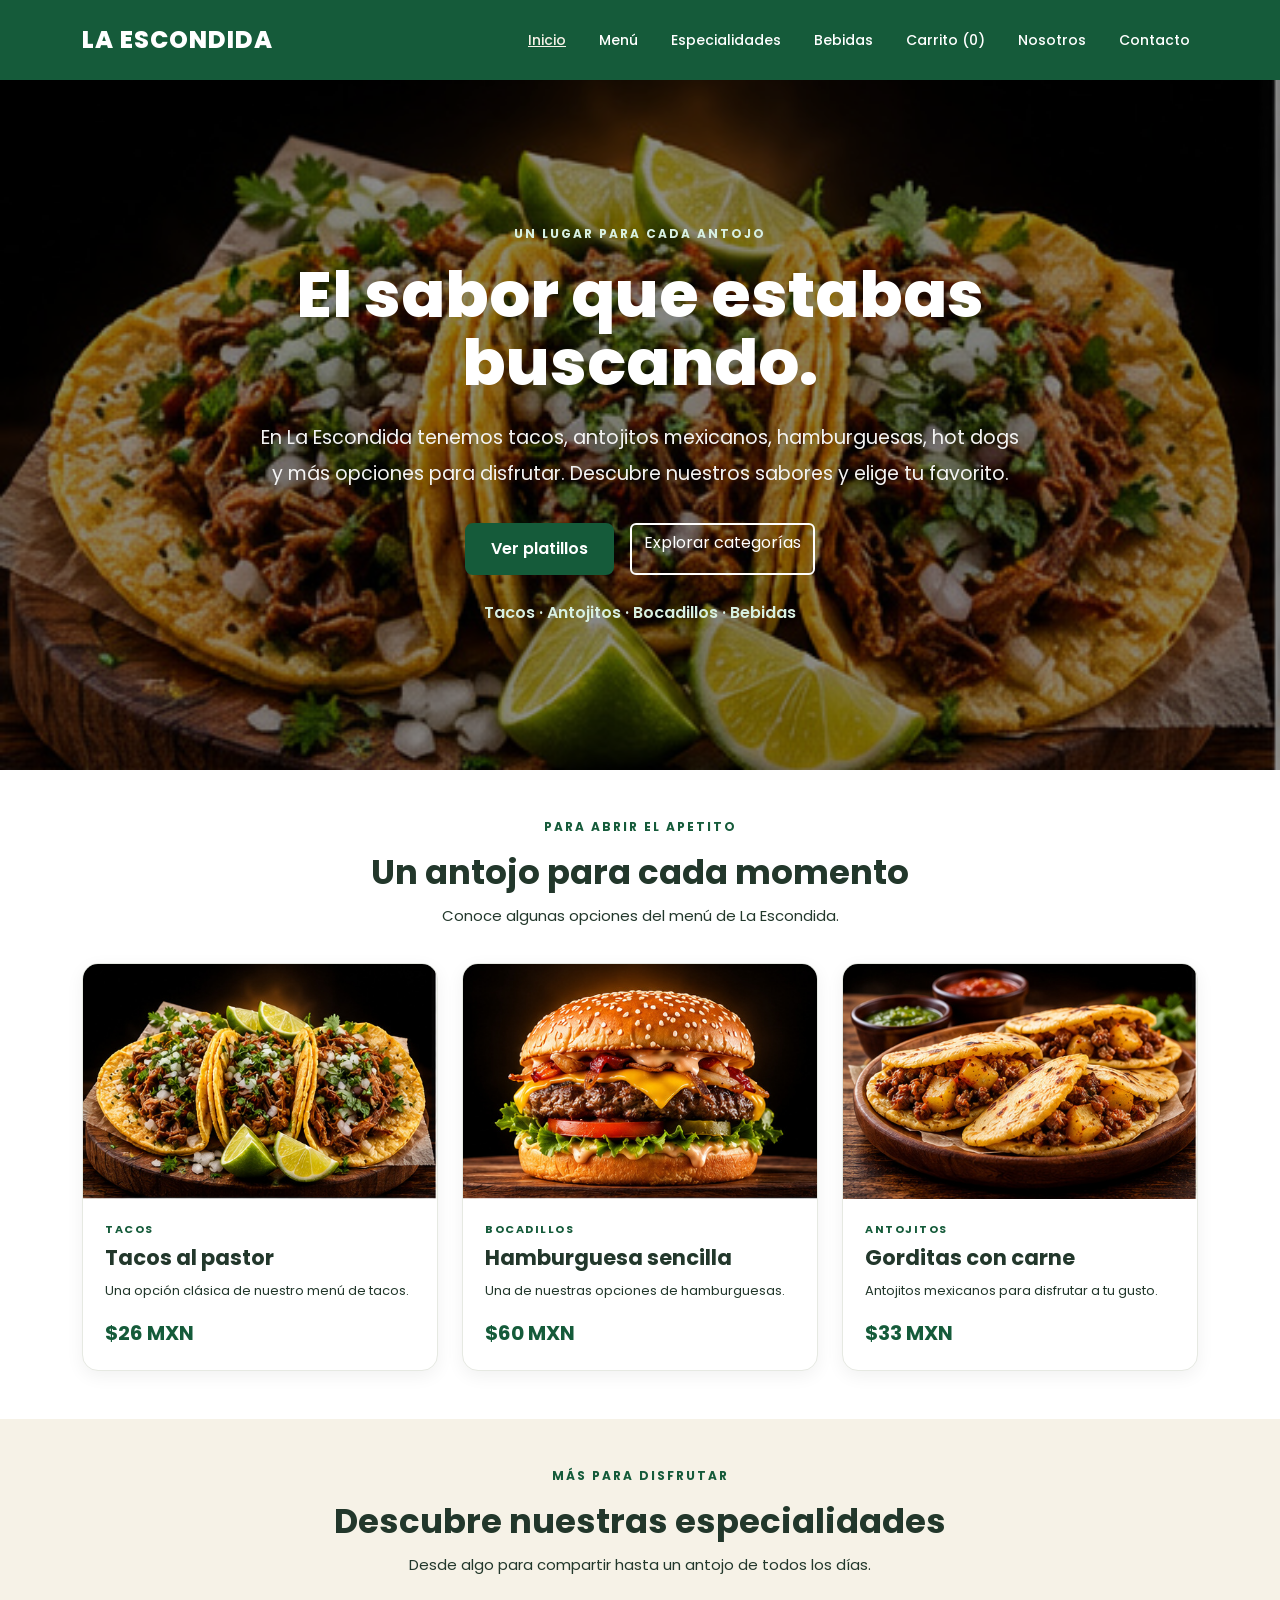
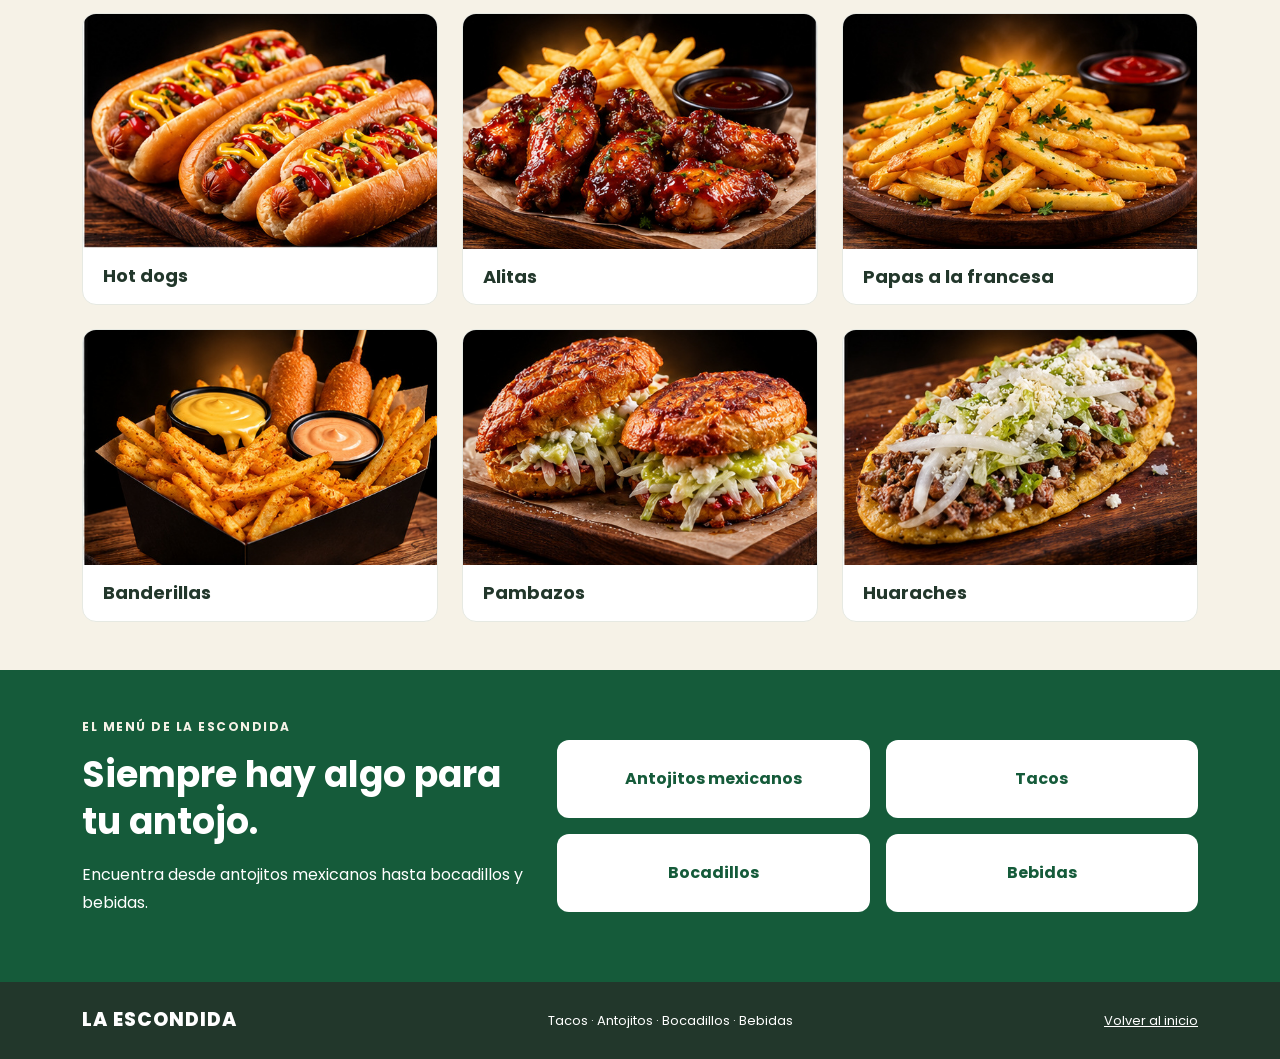
==== commit 98f6e0f2: "Creacion de pagina Contacto y formulario de consultas" ====
--- a/index.html
+++ b/index.html
@@ -32,8 +32,8 @@
                         <li class="nav-item"><a class="nav-link" href="#variedad">Especialidades</a></li>
                         <li class="nav-item"><a class="nav-link" href="menu.html#bebidas">Bebidas</a></li>
                         <li class="nav-item"><a class="nav-link" href="carrito.html">Carrito (<span class="contador-carrito">0</span>)</a></li>
-
                         <li class="nav-item"><a class="nav-link" href="nosotros.html">Nosotros</a></li>
+                        <li class="nav-item"><a class="nav-link" href="contacto.html">Contacto</a></li>
                     </ul>
                 </div>
             </div>
@@ -41,36 +41,43 @@
     </header>
 
     <main>
-        <section class="portada py-5">
-            <div class="container">
-                <div class="row align-items-center g-4 g-lg-5">
-                    <div class="col-lg-6">
-                        <p class="etiqueta">UN LUGAR PARA CADA ANTOJO</p>
-                        <h1>El sabor que <span>estabas buscando.</span></h1>
-                        <p class="descripcion">
+        <section class="hero-inicio">
+            <div class="hero-capa"></div>
+
+                 <div class="container hero-contenido">
+                    <div class="hero-texto text-center">
+
+                         <p class="etiqueta">
+                         UN LUGAR PARA CADA ANTOJO
+                        </p>
+
+                        <h1>
+                        El sabor que estabas
+                        buscando.
+                        </h1>
+
+                        <p class="hero-descripcion">
                             En La Escondida tenemos tacos, antojitos mexicanos,
                             hamburguesas, hot dogs y más opciones para disfrutar.
                             Descubre nuestros sabores y elige tu favorito.
                         </p>
-                        <div class="d-flex flex-wrap gap-3 botones-portada">
-                            <a class="btn boton-verde" href="menu.html">Ver platillos</a>
-                            <a class="btn boton-contorno" href="menu.html#categorias">Explorar categorías</a>
-                        </div>
-                        <p class="frase-portada">Tacos · Antojitos · Bocadillos · Bebidas</p>
+
+                        <div class="hero-botones">
+                            <a class="btn boton-verde" href="menu.html">
+                            Ver platillos
+                            </a>
+
+                            <a class="btn boton-contorno-claro" href="menu.html#categorias">
+                            Explorar categorías
+                            </a>
+                        </div>
+
+                            <p class="hero-categorias">
+                            Tacos · Antojitos · Bocadillos · Bebidas
+                             </p>
+
                     </div>
-                    <div class="col-lg-6">
-                        <div class="foto-portada">
-                            <img src="imagenes/01_tacos.jpg"
-                                alt="Fotografía ilustrativa de tacos con carne y limón sobre madera"
-                                class="img-fluid" width="506" height="335">
-                            <div class="pie-foto">
-                                <span class="pie-nombre">La Escondida</span>
-                                <span>Tradición y buen sabor</span>
-                            </div>
-                        </div>
-                    </div>
-                </div>
-            </div>
+                </div>
         </section>
 
         <section class="seccion-blanca py-5" id="platillos">
--- a/style.css
+++ b/style.css
@@ -815,4 +815,111 @@
 .tarjeta-valor p {
     line-height: 1.8;
     margin-bottom: 0;
+}
+
+/* PAGINA CONTACTO */
+.enlace-contacto {
+    color: var(--verde);
+    font-weight: 700;
+    text-decoration: underline;
+    overflow-wrap: anywhere;
+}
+.enlace-contacto:hover,
+.enlace-contacto:focus {
+    color: var(--verde-oscuro);
+}
+
+/* HERO NUEVO DE INICIO */
+.hero-inicio {
+    position: relative;
+    min-height: 690px;
+    display: flex;
+    align-items: center;
+    justify-content: center;
+    background-image: url("imagenes/01_tacos.jpg");
+    background-size: cover;
+    background-position: center;
+    background-repeat: no-repeat;
+    overflow: hidden;
+}
+
+.hero-capa {
+    position: absolute;
+    inset: 0;
+    background: rgba(0, 0, 0, 0.45);
+}
+
+.hero-contenido {
+    position: relative;
+    z-index: 2;
+}
+
+.hero-texto {
+    max-width: 820px;
+    margin: 0 auto;
+    color: #ffffff;
+    padding: 80px 20px;
+}
+
+.hero-texto .etiqueta {
+    color: #d8f0e2;
+    margin-bottom: 18px;
+}
+
+.hero-texto h1 {
+    font-size: clamp(2.6rem, 5vw, 5rem);
+    line-height: 1.05;
+    font-weight: 800;
+    margin-bottom: 24px;
+    color: #ffffff;
+}
+
+.hero-descripcion {
+    font-size: 1.2rem;
+    line-height: 1.9;
+    max-width: 760px;
+    margin: 0 auto 30px auto;
+    color: #f3f3f3;
+}
+
+.hero-botones {
+    display: flex;
+    justify-content: center;
+    flex-wrap: wrap;
+    gap: 16px;
+    margin-bottom: 26px;
+}
+
+.boton-contorno-claro {
+    border: 2px solid #ffffff;
+    color: #ffffff;
+    background-color: transparent;
+}
+
+.boton-contorno-claro:hover,
+.boton-contorno-claro:focus {
+    background-color: #ffffff;
+    color: var(--verde);
+}
+
+.hero-categorias {
+    margin: 0;
+    font-weight: 600;
+    color: #d8f0e2;
+}
+
+/* AJUSTE RESPONSIVE */
+@media (max-width: 768px) {
+    .hero-inicio {
+        min-height: 560px;
+    }
+
+    .hero-texto {
+        padding: 70px 14px;
+    }
+
+    .hero-descripcion {
+        font-size: 1rem;
+        line-height: 1.7;
+    }
 }
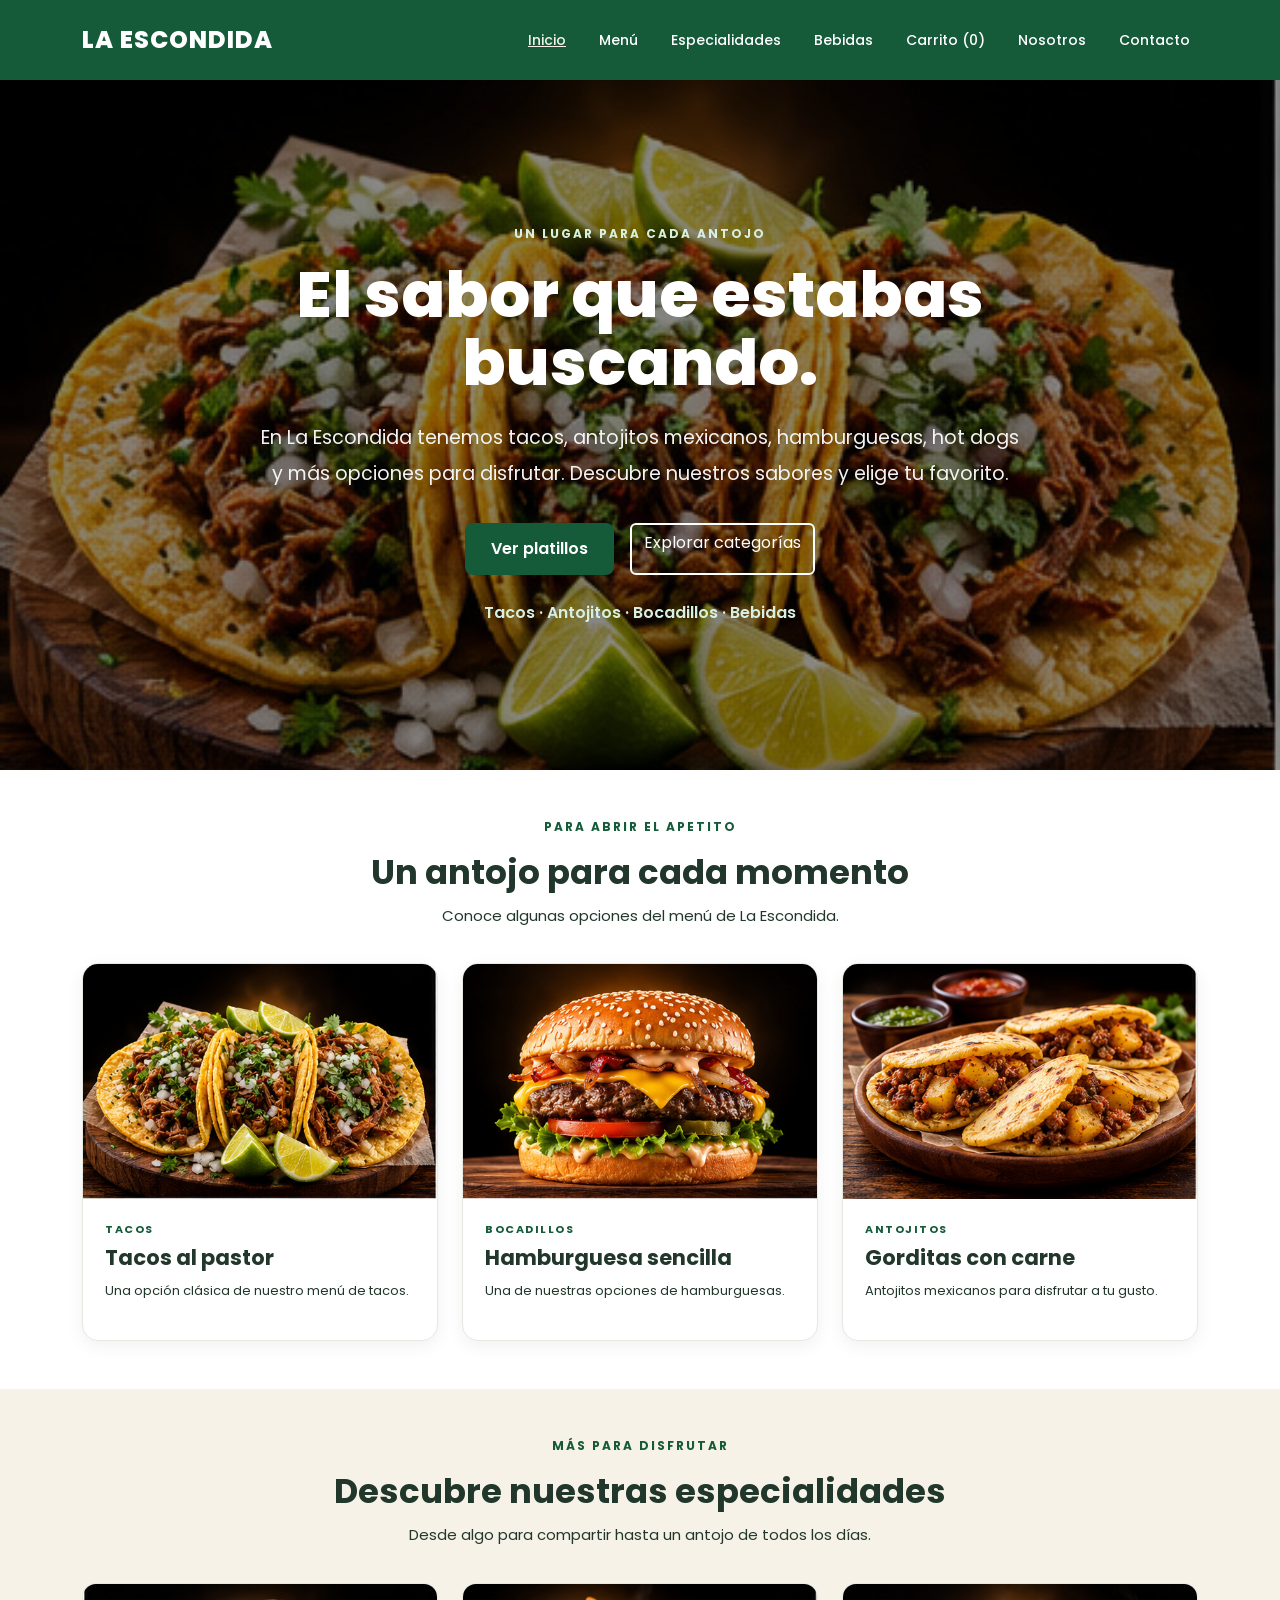
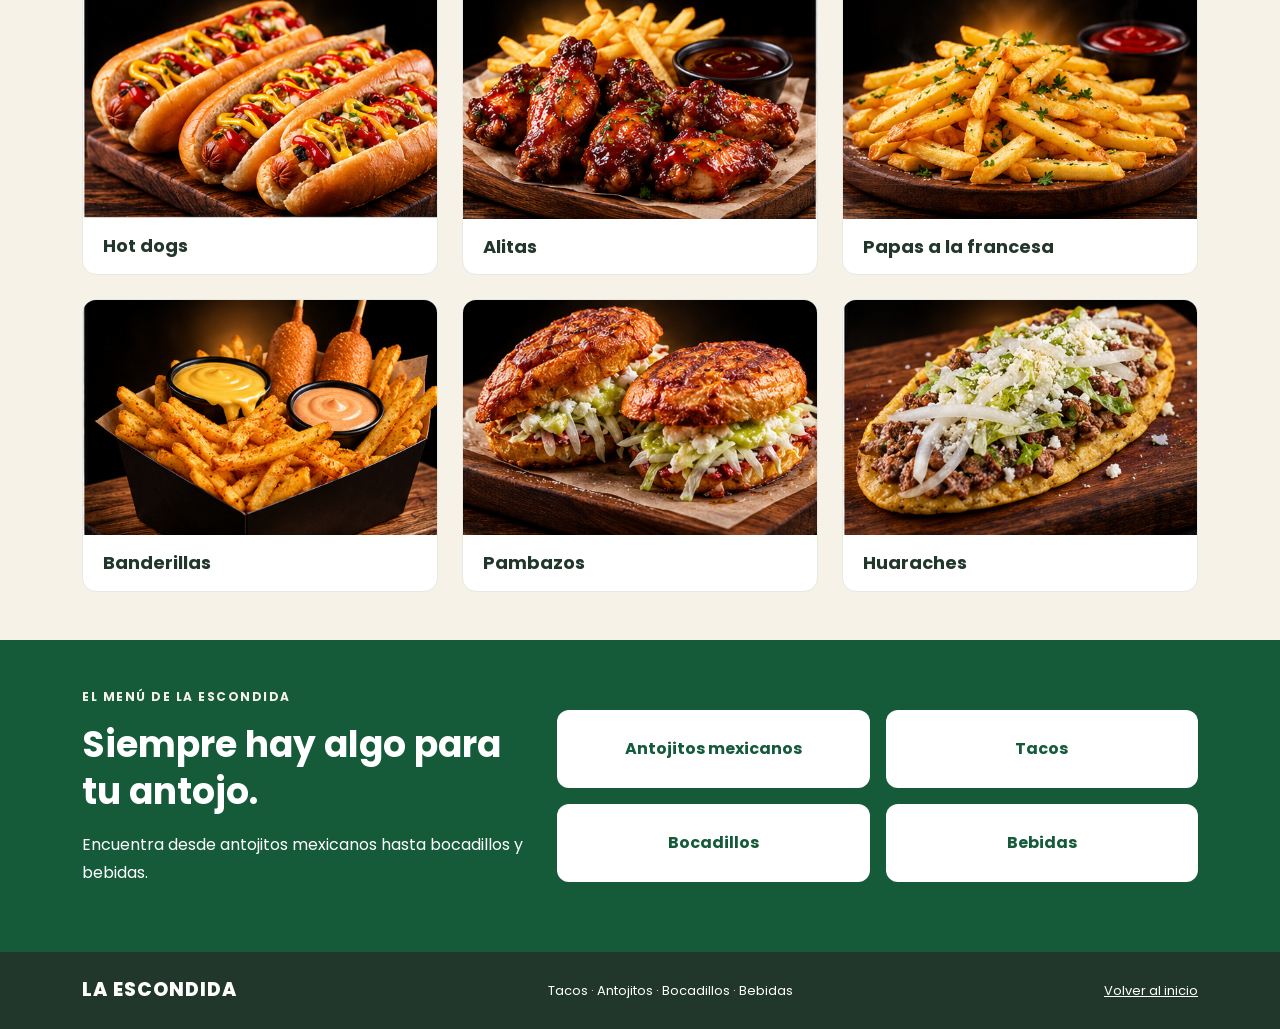
==== commit 13db5997: "Limpieza de CSS y mejoras responsive del sitio" ====
--- a/index.html
+++ b/index.html
@@ -97,7 +97,6 @@
                                 <p class="categoria-comida">TACOS</p>
                                 <h3>Tacos al pastor</h3>
                                 <p class="detalle-comida">Una opción clásica de nuestro menú de tacos.</p>
-                                <span class="precio">$26 MXN</span>
                             </div>
                         </div>
                     </article>
@@ -110,7 +109,6 @@
                                 <p class="categoria-comida">BOCADILLOS</p>
                                 <h3>Hamburguesa sencilla</h3>
                                 <p class="detalle-comida">Una de nuestras opciones de hamburguesas.</p>
-                                <span class="precio">$60 MXN</span>
                             </div>
                         </div>
                     </article>
@@ -123,7 +121,6 @@
                                 <p class="categoria-comida">ANTOJITOS</p>
                                 <h3>Gorditas con carne</h3>
                                 <p class="detalle-comida">Antojitos mexicanos para disfrutar a tu gusto.</p>
-                                <span class="precio">$33 MXN</span>
                             </div>
                         </div>
                     </article>
--- a/style.css
+++ b/style.css
@@ -4,7 +4,6 @@
     --verde-oscuro: #22372B;
     --crema: #F6F2E7;
     --blanco: #FFFFFF;
-
     margin: 0;
     background-color: var(--crema);
     color: var(--verde-oscuro);
@@ -15,11 +14,9 @@
 html {
     scroll-behavior: smooth;
 }
-
 h1, h2, h3 {
     font-weight: 700;
 }
-
 a {
     text-decoration: none;
 }
@@ -29,43 +26,34 @@
     background-color: var(--verde);
     padding: 17px 0;
 }
-
 .marca {
     color: var(--blanco);
     font-size: 24px;
     font-weight: 800;
     letter-spacing: 1px;
 }
-
 .marca:hover,
 .marca:focus {
     color: var(--crema);
 }
-
 .barra .nav-link {
     color: var(--blanco);
     font-size: 14px;
     margin-left: 17px;
     font-weight: 500;
 }
-
 .barra .nav-link:hover,
 .barra .nav-link:focus,
 .barra .nav-link.activo {
     color: var(--crema);
     text-decoration: underline;
 }
-
 .navbar-toggler {
     border: 1px solid var(--crema);
     background-color: var(--crema);
 }
 
-/* PORTADA */
-.portada {
-    background-color: var(--crema);
-}
-
+/* BOTONES Y ETIQUETAS */
 .etiqueta {
     color: var(--verde);
     font-size: 12px;
@@ -73,24 +61,6 @@
     letter-spacing: 2px;
     margin-bottom: 16px;
 }
-
-.portada h1 {
-    font-size: 55px;
-    line-height: 1.16;
-    margin-bottom: 24px;
-}
-
-.portada h1 span {
-    color: var(--verde);
-}
-
-.descripcion {
-    max-width: 520px;
-    font-size: 15px;
-    line-height: 1.9;
-    margin-bottom: 28px;
-}
-
 .boton-verde {
     background-color: var(--verde);
     border: 2px solid var(--verde);
@@ -99,14 +69,12 @@
     font-weight: 600;
     border-radius: 8px;
 }
-
 .boton-verde:hover,
 .boton-verde:focus {
     background-color: var(--verde-oscuro);
     border-color: var(--verde-oscuro);
     color: var(--blanco);
 }
-
 .boton-contorno {
     background-color: transparent;
     border: 2px solid var(--verde);
@@ -115,67 +83,27 @@
     font-weight: 600;
     border-radius: 8px;
 }
-
 .boton-contorno:hover,
 .boton-contorno:focus {
     background-color: var(--verde);
     color: var(--blanco);
 }
 
-.frase-portada {
-    color: var(--verde);
-    font-size: 12px;
-    font-weight: 600;
-    margin-top: 35px;
-    margin-bottom: 0;
-}
-
-.foto-portada {
-    background-color: #080808;
-    border-radius: 22px;
-    overflow: hidden;
-    box-shadow: 0 12px 30px rgba(0, 0, 0, 0.14);
-}
-
-.foto-portada img {
-    display: block;
-    width: 100%;
-    height: auto;
-}
-
-.pie-foto {
-    display: flex;
-    justify-content: space-between;
-    gap: 12px;
-    padding: 15px 21px;
-    background-color: var(--verde-oscuro);
-    color: var(--blanco);
-    font-size: 13px;
-}
-
-.pie-nombre {
-    font-weight: 700;
-}
-
 /* TÍTULOS Y SECCIONES */
 .seccion-blanca {
     background-color: var(--blanco);
 }
-
 .seccion-crema {
     background-color: var(--crema);
 }
-
 .encabezado-seccion {
     margin-bottom: 36px;
 }
-
 .encabezado-seccion h2 {
     color: var(--verde-oscuro);
     font-size: 34px;
     margin-bottom: 12px;
 }
-
 .encabezado-seccion p:last-child {
     font-size: 15px;
     margin-bottom: 0;
@@ -190,18 +118,15 @@
     overflow: hidden;
     box-shadow: 0 5px 18px rgba(0, 0, 0, 0.06);
 }
-
 .foto-comida {
     display: block;
     width: 100%;
     height: auto;
     background-color: #080808;
 }
-
 .informacion-comida {
     padding: 22px;
 }
-
 .categoria-comida {
     color: var(--verde);
     font-size: 11px;
@@ -209,24 +134,16 @@
     letter-spacing: 1.5px;
     margin-bottom: 8px;
 }
-
 .informacion-comida h3 {
     font-size: 21px;
     margin-bottom: 10px;
 }
-
 .detalle-comida {
     font-size: 13px;
     line-height: 1.7;
     margin-bottom: 16px;
 }
 
-.precio {
-    color: var(--verde);
-    font-size: 20px;
-    font-weight: 700;
-}
-
 /* TARJETAS PEQUEÑAS DE ESPECIALIDADES */
 .tarjeta-pequena {
     height: 100%;
@@ -235,14 +152,12 @@
     overflow: hidden;
     border: 1px solid #E6E9E2;
 }
-
 .foto-pequena {
     display: block;
     width: 100%;
     height: auto;
     background-color: #080808;
 }
-
 .tarjeta-pequena h3 {
     font-size: 18px;
     padding: 17px 20px;
@@ -254,24 +169,20 @@
     background-color: var(--verde);
     color: var(--blanco);
 }
-
 .etiqueta-clara {
     color: var(--crema);
     font-size: 12px;
     font-weight: 700;
     letter-spacing: 1.5px;
 }
-
 .seccion-verde h2 {
     font-size: 36px;
     line-height: 1.3;
     margin-bottom: 15px;
 }
-
 .seccion-verde p:last-child {
     line-height: 1.8;
 }
-
 .cuadro-categoria {
     height: 100%;
     background-color: var(--blanco);
@@ -289,13 +200,11 @@
     color: var(--blanco);
     font-size: 13px;
 }
-
 .nombre-footer {
     font-weight: 800;
     font-size: 19px;
     letter-spacing: 1px;
 }
-
 .pie-pagina a {
     color: var(--blanco);
     text-decoration: underline;
@@ -307,39 +216,13 @@
         margin-left: 0;
         padding: 10px 0;
     }
-
-    .portada h1 {
-        font-size: 42px;
-    }
 }
 
 @media (max-width: 575px) {
-    .portada {
-        text-align: center;
-    }
-
-    .portada h1 {
-        font-size: 36px;
-    }
-
-    .portada .botones-portada {
-        justify-content: center;
-    }
-
     .encabezado-seccion h2,
     .seccion-verde h2 {
         font-size: 28px;
     }
-
-    .pie-foto {
-        flex-direction: column;
-        text-align: center;
-        gap: 4px;
-    }
-
-    .frase-portada {
-        font-size: 11px;
-    }
 }
 
 /* PÁGINA DEL MENÚ */
@@ -347,19 +230,15 @@
     background-color: var(--verde);
     color: var(--blanco);
 }
-
 .encabezado-menu h1 {
     font-size: 45px;
 }
-
 .encabezado-menu p:last-child {
     margin-bottom: 0;
 }
-
 .navegacion-categorias {
     background-color: var(--blanco);
 }
-
 .enlace-categoria {
     display: inline-block;
     color: var(--verde);
@@ -369,26 +248,21 @@
     font-weight: 600;
     font-size: 14px;
 }
-
 .enlace-categoria:hover,
 .enlace-categoria:focus {
     background-color: var(--verde);
     color: var(--blanco);
 }
-
 .seccion-menu {
     background-color: var(--crema);
 }
-
 .seccion-menu.seccion-blanca {
     background-color: var(--blanco);
 }
-
 .titulo-menu h2 {
     color: var(--verde);
     font-size: 32px;
 }
-
 .tarjeta-menu,
 .tarjeta-tacos,
 .tarjeta-texto {
@@ -398,24 +272,20 @@
     overflow: hidden;
     box-shadow: 0 5px 18px rgba(0, 0, 0, 0.06);
 }
-
 .tarjeta-menu {
     height: 100%;
 }
-
 .imagen-menu {
     display: block;
     width: 100%;
     height: auto;
     background-color: #080808;
 }
-
 .contenido-menu,
 .contenido-tacos,
 .tarjeta-texto {
     padding: 23px;
 }
-
 .contenido-menu h3,
 .contenido-tacos h3,
 .tarjeta-texto h3 {
@@ -423,11 +293,9 @@
     font-size: 21px;
     margin-bottom: 17px;
 }
-
 .tarjeta-texto p {
     font-size: 14px;
 }
-
 .linea-precio {
     display: flex;
     flex-wrap: wrap;
@@ -438,11 +306,9 @@
     padding: 10px 0;
     font-size: 14px;
 }
-
 .linea-precio:last-child {
     border-bottom: none;
 }
-
 .linea-precio strong {
     color: var(--verde);
     font-size: 16px;
@@ -452,11 +318,9 @@
     .encabezado-menu h1 {
         font-size: 34px;
     }
-
     .titulo-menu h2 {
         font-size: 28px;
     }
-
     .enlace-categoria {
         font-size: 13px;
         padding: 8px 13px;
@@ -467,21 +331,20 @@
 a.cuadro-categoria {
     display: block;
 }
-
 a.cuadro-categoria:hover,
 a.cuadro-categoria:focus {
     background-color: var(--crema);
     color: var(--verde);
 }
 
-
-/* CARRITO DE COMPRAS - TERCER COMMIT */
+/* CARRITO DE COMPRAS */
 .precio-y-boton {
     display: flex;
     align-items: center;
+    flex-wrap: wrap;
+    justify-content: flex-end;
     gap: 12px;
 }
-
 .btn-agregar {
     background-color: var(--verde);
     color: var(--blanco);
@@ -492,34 +355,28 @@
     font-weight: 600;
     cursor: pointer;
 }
-
 .btn-agregar:hover,
 .btn-agregar:focus {
     background-color: var(--verde-oscuro);
 }
-
 .enlace-carrito {
     background-color: var(--verde);
     color: var(--blanco);
 }
-
 .seccion-carrito {
     background-color: var(--crema);
 }
-
 .caja-carrito {
     background-color: var(--blanco);
     border-radius: 15px;
     padding: 30px;
     box-shadow: 0 5px 18px rgba(0,0,0,0.07);
 }
-
 .caja-carrito h2 {
     color: var(--verde);
     margin-bottom: 0;
     font-size: 30px;
 }
-
 .btn-vaciar {
     background-color: var(--blanco);
     border: 2px solid var(--verde);
@@ -528,13 +385,11 @@
     padding: 8px 15px;
     font-weight: 600;
 }
-
 .btn-vaciar:hover,
 .btn-vaciar:focus {
     background-color: var(--verde);
     color: var(--blanco);
 }
-
 .producto-carrito {
     border-bottom: 1px solid #E6E9E2;
     padding: 16px 0;
@@ -544,20 +399,17 @@
     flex-wrap: wrap;
     gap: 15px;
 }
-
 .producto-carrito strong {
     display: block;
     color: var(--verde-oscuro);
     margin-bottom: 5px;
 }
-
 .controles-carrito {
     display: flex;
     align-items: center;
     flex-wrap: wrap;
     gap: 9px;
 }
-
 .controles-carrito button {
     border: 1px solid var(--verde);
     border-radius: 6px;
@@ -566,40 +418,30 @@
     padding: 5px 10px;
     font-weight: 600;
 }
-
 .controles-carrito button:hover {
     background-color: var(--verde);
     color: var(--blanco);
 }
-
 .total-carrito {
     padding-top: 20px;
     font-size: 21px;
     color: var(--verde);
 }
 
-.nota-carrito {
-    margin-top: 15px;
-    font-size: 13px;
-}
-
 @media (max-width: 575px) {
     .caja-carrito {
         padding: 18px;
     }
-
     .caja-carrito h2 {
         font-size: 25px;
     }
-
     .producto-carrito {
         align-items: flex-start;
         flex-direction: column;
     }
 }
 
-
-/* CUARTO COMMIT: ENCABEZADO FIJO Y CARRITO EN OTRA PAGINA */
+/* NAVEGACION Y CANTIDADES */
 .sticky-top {
     z-index: 1030;
 }
@@ -610,11 +452,6 @@
 }
 
 /* Cantidad y boton junto al precio de cada producto */
-.precio-y-boton {
-    flex-wrap: wrap;
-    justify-content: flex-end;
-}
-
 .cantidad-producto {
     width: 62px;
     padding: 6px;
@@ -624,12 +461,10 @@
     background-color: var(--blanco);
     text-align: center;
 }
-
 .cantidad-producto:focus {
     outline: 2px solid var(--verde);
     outline-offset: 2px;
 }
-
 .mensaje-agregado {
     min-height: 0;
     margin: 0;
@@ -637,12 +472,10 @@
     text-align: center;
     font-weight: 600;
 }
-
 .mensaje-agregado:not(:empty) {
     padding: 12px;
     background-color: var(--crema);
 }
-
 .btn-vaciar:disabled {
     opacity: 0.5;
     cursor: not-allowed;
@@ -652,34 +485,28 @@
     .linea-precio {
         align-items: center;
     }
-
     .precio-y-boton {
         gap: 7px;
     }
-
     .cantidad-producto {
         width: 55px;
     }
 }
-
 
 /* SELECTOR DE CARNE PARA GORDITAS, PAMBAZOS, HUARACHES, QUESADILLAS Y NACHOS */
 .linea-carne {
     display: block;
 }
-
 .etiqueta-carne {
     display: block;
     font-size: 13px;
     font-weight: 600;
     margin-bottom: 10px;
 }
-
 .linea-carne .precio-y-boton {
     justify-content: flex-start;
     gap: 9px;
 }
-
 .tipo-carne {
     width: 160px;
     max-width: 100%;
@@ -691,22 +518,18 @@
     font-family: inherit;
     font-size: 13px;
 }
-
 .tipo-carne:focus {
     outline: 2px solid var(--verde);
     outline-offset: 2px;
 }
-
 .tipo-carne.campo-invalido {
     border: 2px solid #B42318;
 }
 
-
-/* FORMULARIO DE PEDIDOS - COMMIT 05 */
+/* FORMULARIOS */
 .seccion-pedido {
     background-color: var(--crema);
 }
-
 .caja-pedido {
     background-color: var(--blanco);
     border: 1px solid #E6E9E2;
@@ -715,46 +538,38 @@
     height: 100%;
     box-shadow: 0 5px 18px rgba(0, 0, 0, 0.06);
 }
-
 .caja-pedido h2 {
     color: var(--verde);
     font-size: 25px;
     margin-bottom: 18px;
 }
-
 .caja-pedido .form-label {
     font-weight: 600;
     font-size: 14px;
 }
-
 .caja-pedido .form-control:focus,
 .caja-pedido .form-select:focus {
     border-color: var(--verde);
     box-shadow: 0 0 0 2px #155B3A33;
 }
-
 .caja-pedido .campo-invalido {
     border: 2px solid #B42318;
 }
-
 .error-dato {
     display: block;
     color: #B42318;
     font-size: 12px;
     margin-top: 4px;
 }
-
 .mensaje-validacion {
     color: #B42318;
     font-size: 13px;
     font-weight: 600;
 }
-
 .texto-ayuda {
     color: #4B594D;
     font-size: 13px;
 }
-
 .linea-resumen {
     display: flex;
     justify-content: space-between;
@@ -763,12 +578,10 @@
     padding: 12px 0;
     font-size: 14px;
 }
-
 .linea-resumen strong {
     color: var(--verde);
     white-space: nowrap;
 }
-
 .confirmacion-pedido {
     background-color: var(--crema);
     border-left: 4px solid var(--verde);
@@ -776,7 +589,6 @@
     border-radius: 8px;
     overflow-wrap: anywhere;
 }
-
 .confirmacion-pedido h3 {
     color: var(--verde);
     font-size: 19px;
@@ -786,7 +598,6 @@
     .caja-pedido {
         padding: 18px;
     }
-
     .caja-pedido h2 {
         font-size: 22px;
     }
@@ -798,7 +609,6 @@
     border-radius: 16px;
     object-fit: cover;
 }
-
 .tarjeta-valor {
     background-color: var(--blanco);
     border: 1px solid #E6E9E2;
@@ -806,12 +616,10 @@
     padding: 27px;
     height: 100%;
 }
-
 .tarjeta-valor h3 {
     color: var(--verde);
     font-size: 21px;
 }
-
 .tarjeta-valor p {
     line-height: 1.8;
     margin-bottom: 0;
@@ -842,30 +650,25 @@
     background-repeat: no-repeat;
     overflow: hidden;
 }
-
 .hero-capa {
     position: absolute;
     inset: 0;
     background: rgba(0, 0, 0, 0.45);
 }
-
 .hero-contenido {
     position: relative;
     z-index: 2;
 }
-
 .hero-texto {
     max-width: 820px;
     margin: 0 auto;
     color: #ffffff;
     padding: 80px 20px;
 }
-
 .hero-texto .etiqueta {
     color: #d8f0e2;
     margin-bottom: 18px;
 }
-
 .hero-texto h1 {
     font-size: clamp(2.6rem, 5vw, 5rem);
     line-height: 1.05;
@@ -873,7 +676,6 @@
     margin-bottom: 24px;
     color: #ffffff;
 }
-
 .hero-descripcion {
     font-size: 1.2rem;
     line-height: 1.9;
@@ -881,7 +683,6 @@
     margin: 0 auto 30px auto;
     color: #f3f3f3;
 }
-
 .hero-botones {
     display: flex;
     justify-content: center;
@@ -889,37 +690,62 @@
     gap: 16px;
     margin-bottom: 26px;
 }
-
 .boton-contorno-claro {
     border: 2px solid #ffffff;
     color: #ffffff;
     background-color: transparent;
 }
-
 .boton-contorno-claro:hover,
 .boton-contorno-claro:focus {
     background-color: #ffffff;
     color: var(--verde);
 }
-
 .hero-categorias {
     margin: 0;
     font-weight: 600;
     color: #d8f0e2;
 }
 
-/* AJUSTE RESPONSIVE */
+/* PORTADA EN PANTALLAS PEQUENAS */
 @media (max-width: 768px) {
     .hero-inicio {
         min-height: 560px;
     }
-
     .hero-texto {
         padding: 70px 14px;
     }
-
     .hero-descripcion {
         font-size: 1rem;
         line-height: 1.7;
     }
+}
+
+/* AJUSTES RESPONSIVE PARA PANTALLAS PEQUENAS */
+@media (max-width: 767px) {
+    .hero-capa {
+        background: rgba(0, 0, 0, 0.55);
+    }
+    .linea-resumen {
+        flex-wrap: wrap;
+        overflow-wrap: anywhere;
+    }
+}
+
+@media (max-width: 575px) {
+    .hero-botones .btn {
+        width: 100%;
+        max-width: 320px;
+    }
+    .hero-texto h1 {
+        line-height: 1.12;
+    }
+    .precio-y-boton {
+        justify-content: flex-start;
+    }
+    .caja-pedido button[type="submit"],
+    #enviar-whatsapp,
+    #contacto-enviar {
+        width: 100%;
+        white-space: normal;
+    }
 }
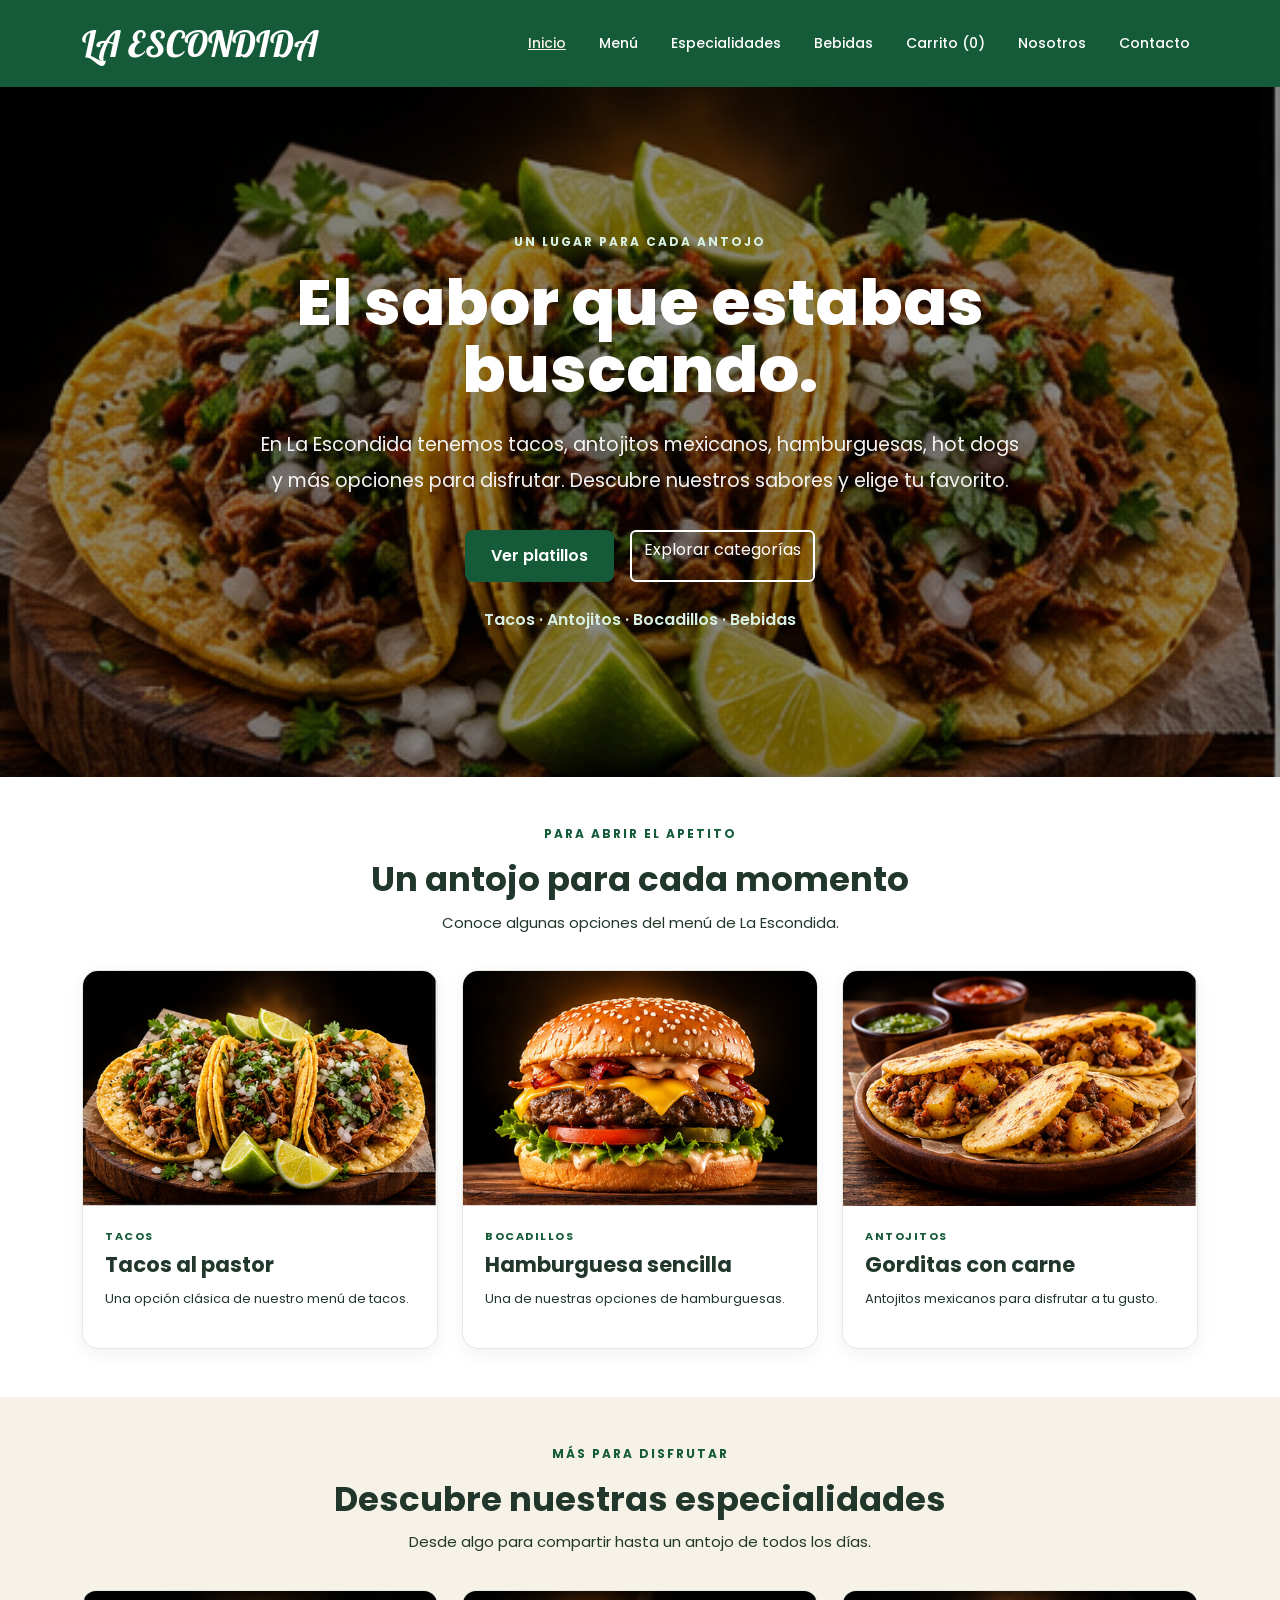
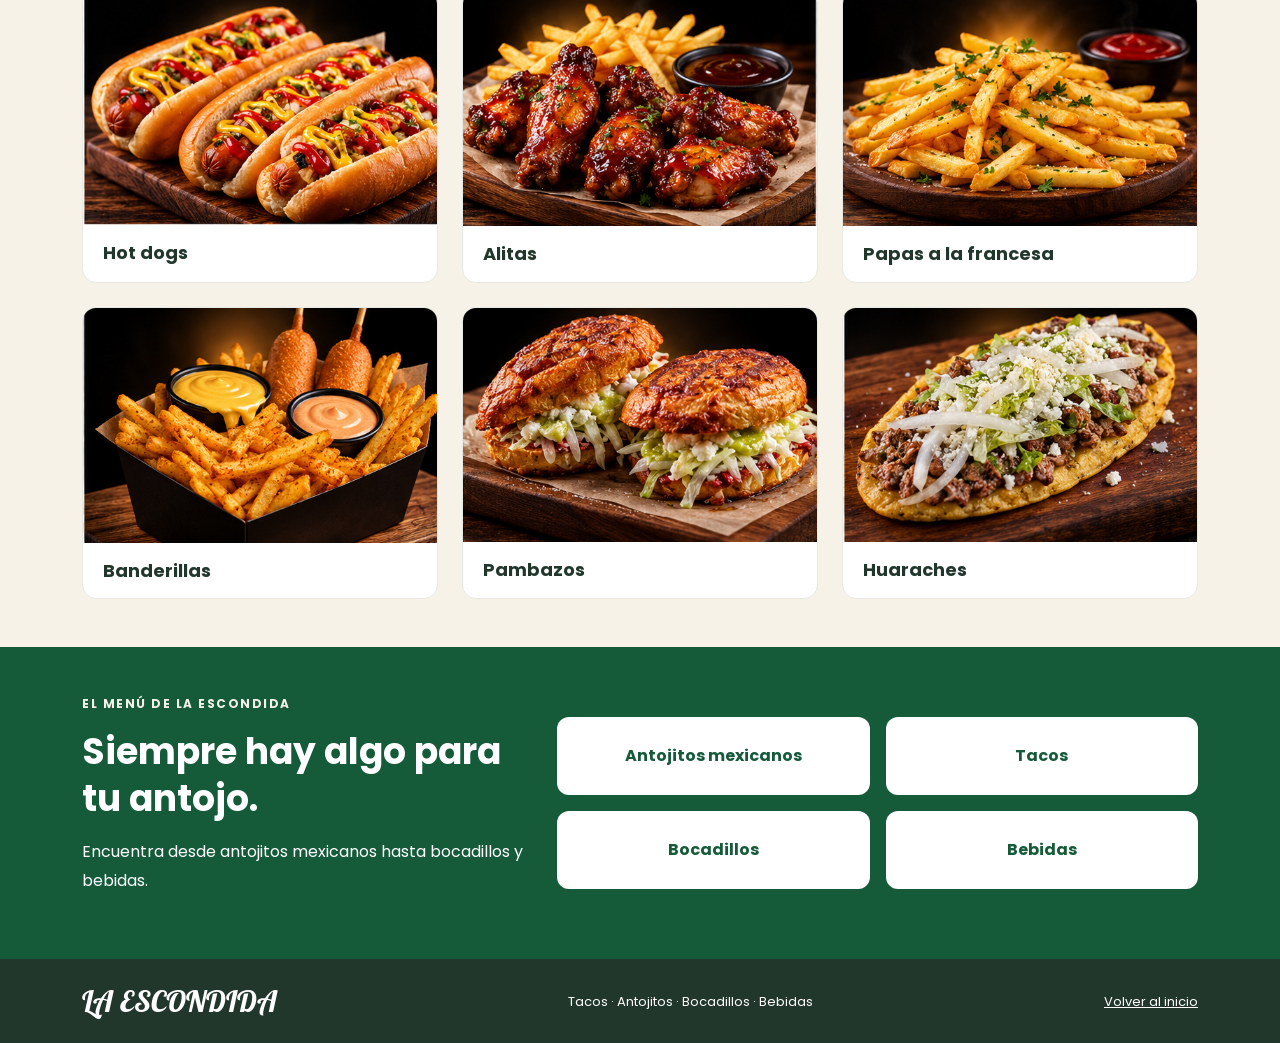
==== commit aa25095c: "Ajustes en el tipo de letra" ====
--- a/index.html
+++ b/index.html
@@ -8,7 +8,8 @@
 
     <link rel="stylesheet" href="vendor/bootstrap/bootstrap.min.css">
 
-    <link href="https://fonts.googleapis.com/css2?family=Poppins:wght@400;500;600;700;800&display=swap" rel="stylesheet">
+
+    <link href="https://fonts.googleapis.com/css2?family=Lobster&family=Poppins:wght@400;500;600;700;800&display=swap" rel="stylesheet">
 
     <link rel="stylesheet" href="style.css">
 </head>
--- a/style.css
+++ b/style.css
@@ -28,9 +28,12 @@
 }
 .marca {
     color: var(--blanco);
-    font-size: 24px;
-    font-weight: 800;
-    letter-spacing: 1px;
+    font-family: 'Lobster', cursive;
+    font-size: 36px;
+    font-weight: 400;
+    letter-spacing: 0;
+    line-height: 1.2;
+    text-transform: none;
 }
 .marca:hover,
 .marca:focus {
@@ -201,13 +204,25 @@
     font-size: 13px;
 }
 .nombre-footer {
-    font-weight: 800;
-    font-size: 19px;
-    letter-spacing: 1px;
+    font-family: 'Lobster', cursive;
+    font-weight: 400;
+    font-size: 30px;
+    letter-spacing: 0;
+    line-height: 1.2;
+    text-transform: none;
 }
 .pie-pagina a {
     color: var(--blanco);
     text-decoration: underline;
+}
+
+/* NOMBRE DE LA ESCONDIDA EN OTRAS SECCIONES */
+.nombre-marca {
+    font-family: 'Lobster', cursive;
+    font-size: 1.2em;
+    font-weight: 400;
+    letter-spacing: 0;
+    text-transform: none;
 }
 
 /* CELULARES Y TABLETAS */
@@ -219,6 +234,9 @@
 }
 
 @media (max-width: 575px) {
+    .marca {
+        font-size: 28px;
+    }
     .encabezado-seccion h2,
     .seccion-verde h2 {
         font-size: 28px;
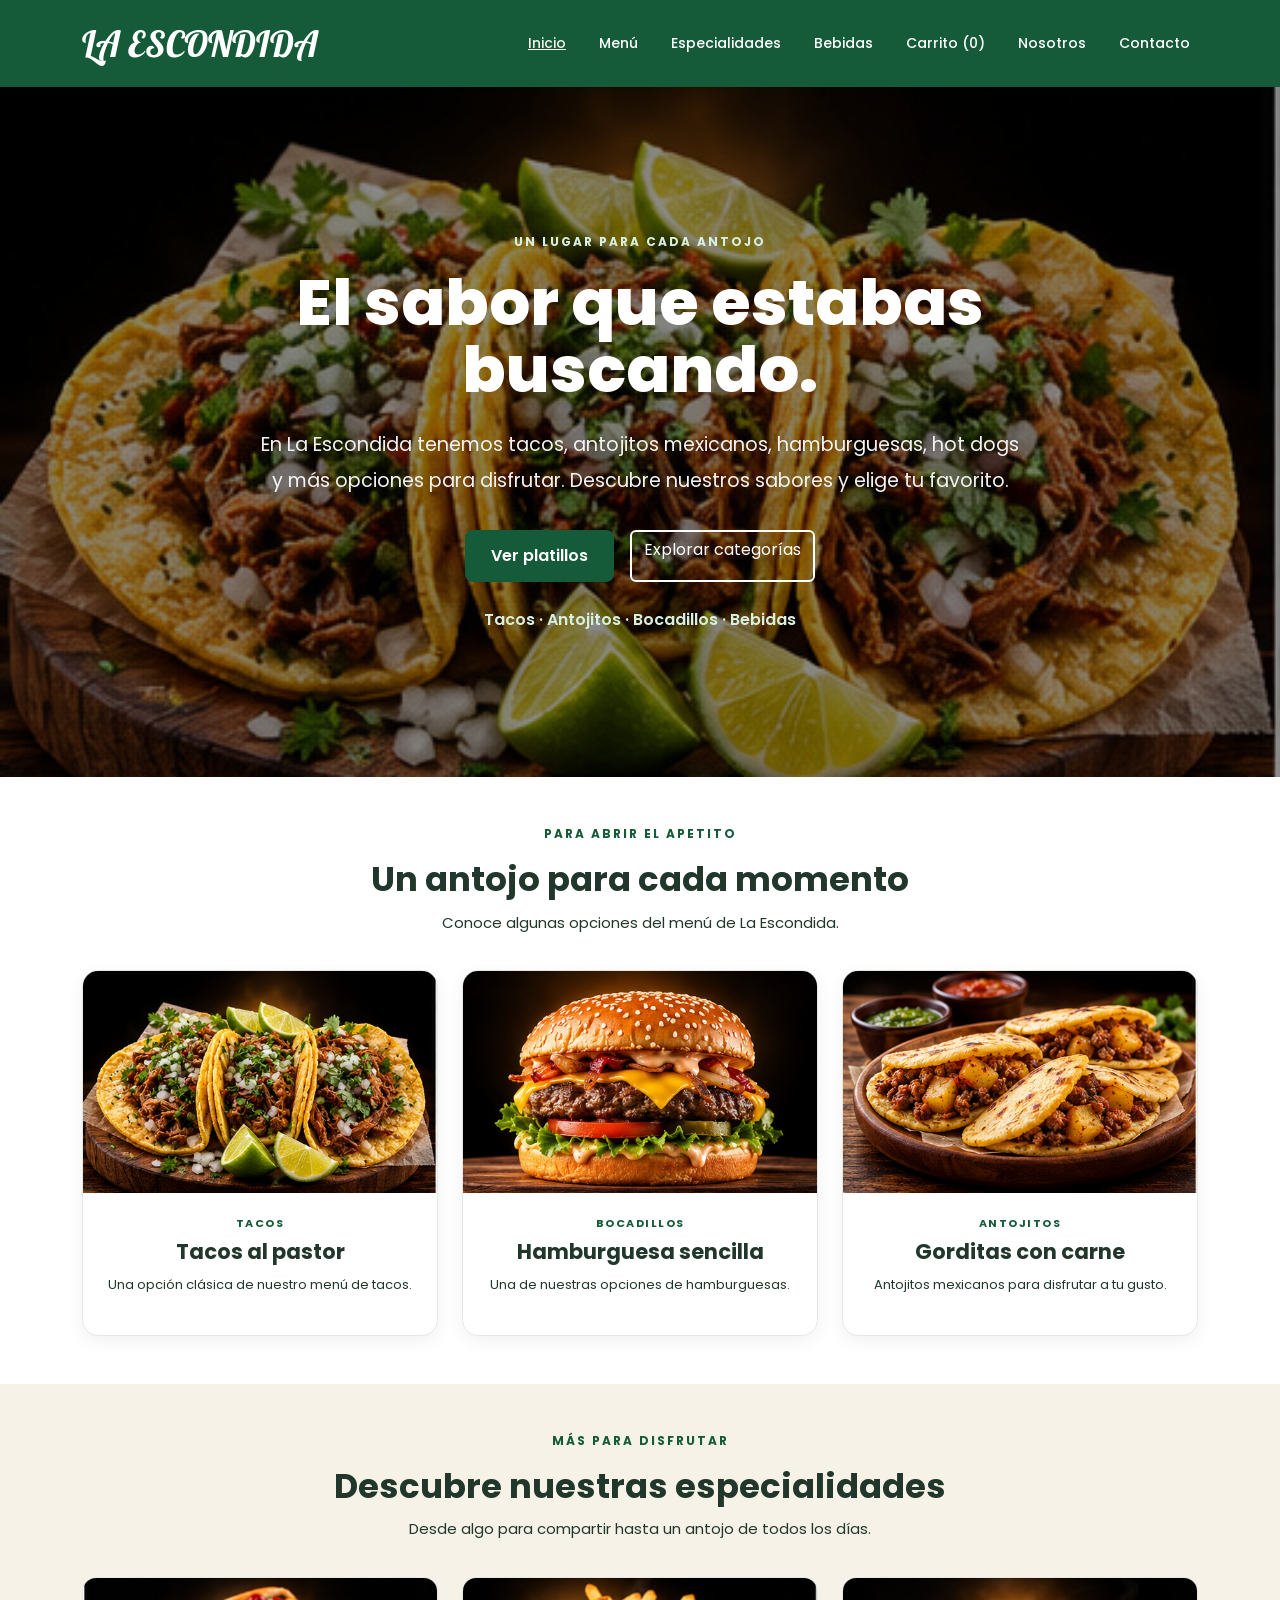
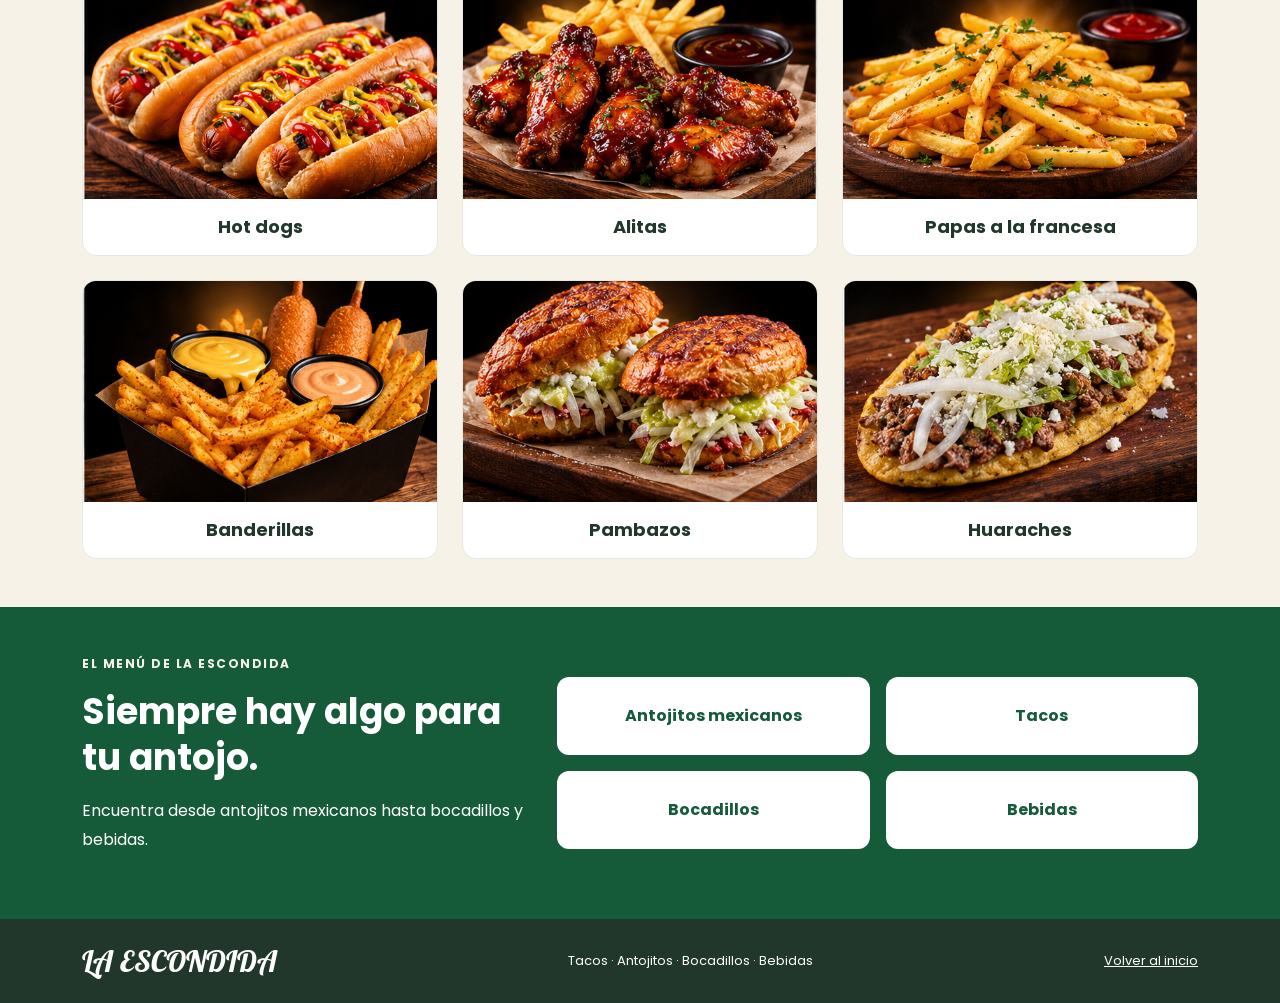
==== commit 8cf72f24: "Correcion en posicion de los elementos" ====
--- a/index.html
+++ b/index.html
@@ -19,6 +19,9 @@
         <nav class="navbar navbar-expand-lg barra">
             <div class="container">
                 <a class="navbar-brand marca" href="index.html">LA ESCONDIDA</a>
+                <a class="carrito-movil d-lg-none" href="carrito.html">
+                    Carrito (<span class="contador-carrito">0</span>)
+                </a>
 
                 <button class="navbar-toggler" type="button" data-bs-toggle="collapse"
                     data-bs-target="#menuNavegacion" aria-controls="menuNavegacion"
--- a/style.css
+++ b/style.css
@@ -766,4 +766,132 @@
         width: 100%;
         white-space: normal;
     }
+}
+
+/* TARJETAS CENTRADAS EN LAPTOP Y CELULAR */
+.tarjeta-comida, .tarjeta-pequena, .tarjeta-valor,
+.seccion-menu .tarjeta-menu, .seccion-menu .tarjeta-tacos,
+.seccion-menu .tarjeta-texto, .seccion-menu .titulo-menu {
+    text-align: center;
+}
+.foto-comida, .foto-pequena,
+.seccion-menu .tarjeta-menu > .imagen-menu {
+    display: block;
+    width: 100%;
+    aspect-ratio: 16 / 10;
+    object-fit: cover;
+    object-position: center;
+}
+.seccion-menu .row.g-4 {
+    /* Reparte al centro las filas con uno o dos productos */
+    justify-content: space-evenly;
+    align-items: stretch;
+}
+.seccion-menu .row.g-4 > article {
+    display: flex;
+}
+.seccion-menu .row.g-4 > article > .tarjeta-menu {
+    width: 100%;
+}
+.seccion-menu .tarjeta-menu {
+    display: flex;
+    flex-direction: column;
+    height: 100%;
+}
+.seccion-menu .contenido-menu {
+    flex: 1;
+}
+.seccion-menu .tarjeta-tacos .imagen-menu {
+    display: block;
+    width: 100%;
+    height: 100%;
+    min-height: 280px;
+    max-height: 450px;
+    object-fit: cover;
+}
+.seccion-menu .linea-precio {
+    flex-direction: column;
+    align-items: center;
+    justify-content: center;
+    text-align: center;
+    gap: 10px;
+    padding: 14px 0;
+}
+.seccion-menu .linea-precio > span {
+    display: block;
+    width: 100%;
+}
+.seccion-menu .linea-carne .etiqueta-carne {
+    text-align: center;
+}
+.seccion-menu .precio-y-boton,
+.seccion-menu .linea-carne .precio-y-boton {
+    justify-content: center;
+    align-items: center;
+    gap: 9px;
+}
+.seccion-menu .precio-y-boton strong {
+    min-width: 55px;
+    text-align: center;
+}
+.seccion-menu .tarjeta-texto {
+    max-width: 820px;
+    margin-inline: auto;
+}
+
+/* ACCESO AL CARRITO SIEMPRE VISIBLE EN EL MOVIL */
+.carrito-movil {
+    display: inline-flex;
+    align-items: center;
+    justify-content: center;
+    padding: 9px 11px;
+    border-radius: 8px;
+    background: var(--crema);
+    color: var(--verde);
+    border: 1px solid var(--crema);
+    font-size: 12px;
+    font-weight: 700;
+    white-space: nowrap;
+}
+.carrito-movil:hover, .carrito-movil:focus-visible {
+    background: var(--blanco);
+    color: var(--verde-oscuro);
+}
+@media (max-width: 991.98px) {
+    .barra .container { gap: 7px; }
+    .barra .marca {
+        margin-right: auto;
+        font-size: clamp(23px, 5.8vw, 32px);
+    }
+    .barra .navbar-toggler { padding: 6px 8px; }
+    .barra .navbar-collapse { flex-basis: 100%; }
+    .seccion-menu .tarjeta-tacos .imagen-menu {
+        height: auto;
+        min-height: 0;
+        max-height: 360px;
+        aspect-ratio: 16 / 10;
+    }
+}
+@media (max-width: 575.98px) {
+    .seccion-menu .tarjeta-menu {
+        width: 100%;
+        max-width: 470px;
+        margin-inline: auto;
+    }
+    .seccion-menu .contenido-menu,
+    .seccion-menu .contenido-tacos,
+    .seccion-menu .tarjeta-texto { padding: 20px 16px; }
+    .seccion-menu .tipo-carne {
+        flex: 1 1 155px;
+        max-width: 210px;
+    }
+    .seccion-menu .btn-agregar {
+        min-height: 42px;
+        padding: 9px 13px;
+    }
+}
+@media (max-width: 360px) {
+    .barra .marca { font-size: 23px; }
+    .carrito-movil { padding: 7px 8px; font-size: 11px; }
+    .barra .navbar-toggler { padding: 5px 6px; }
 }
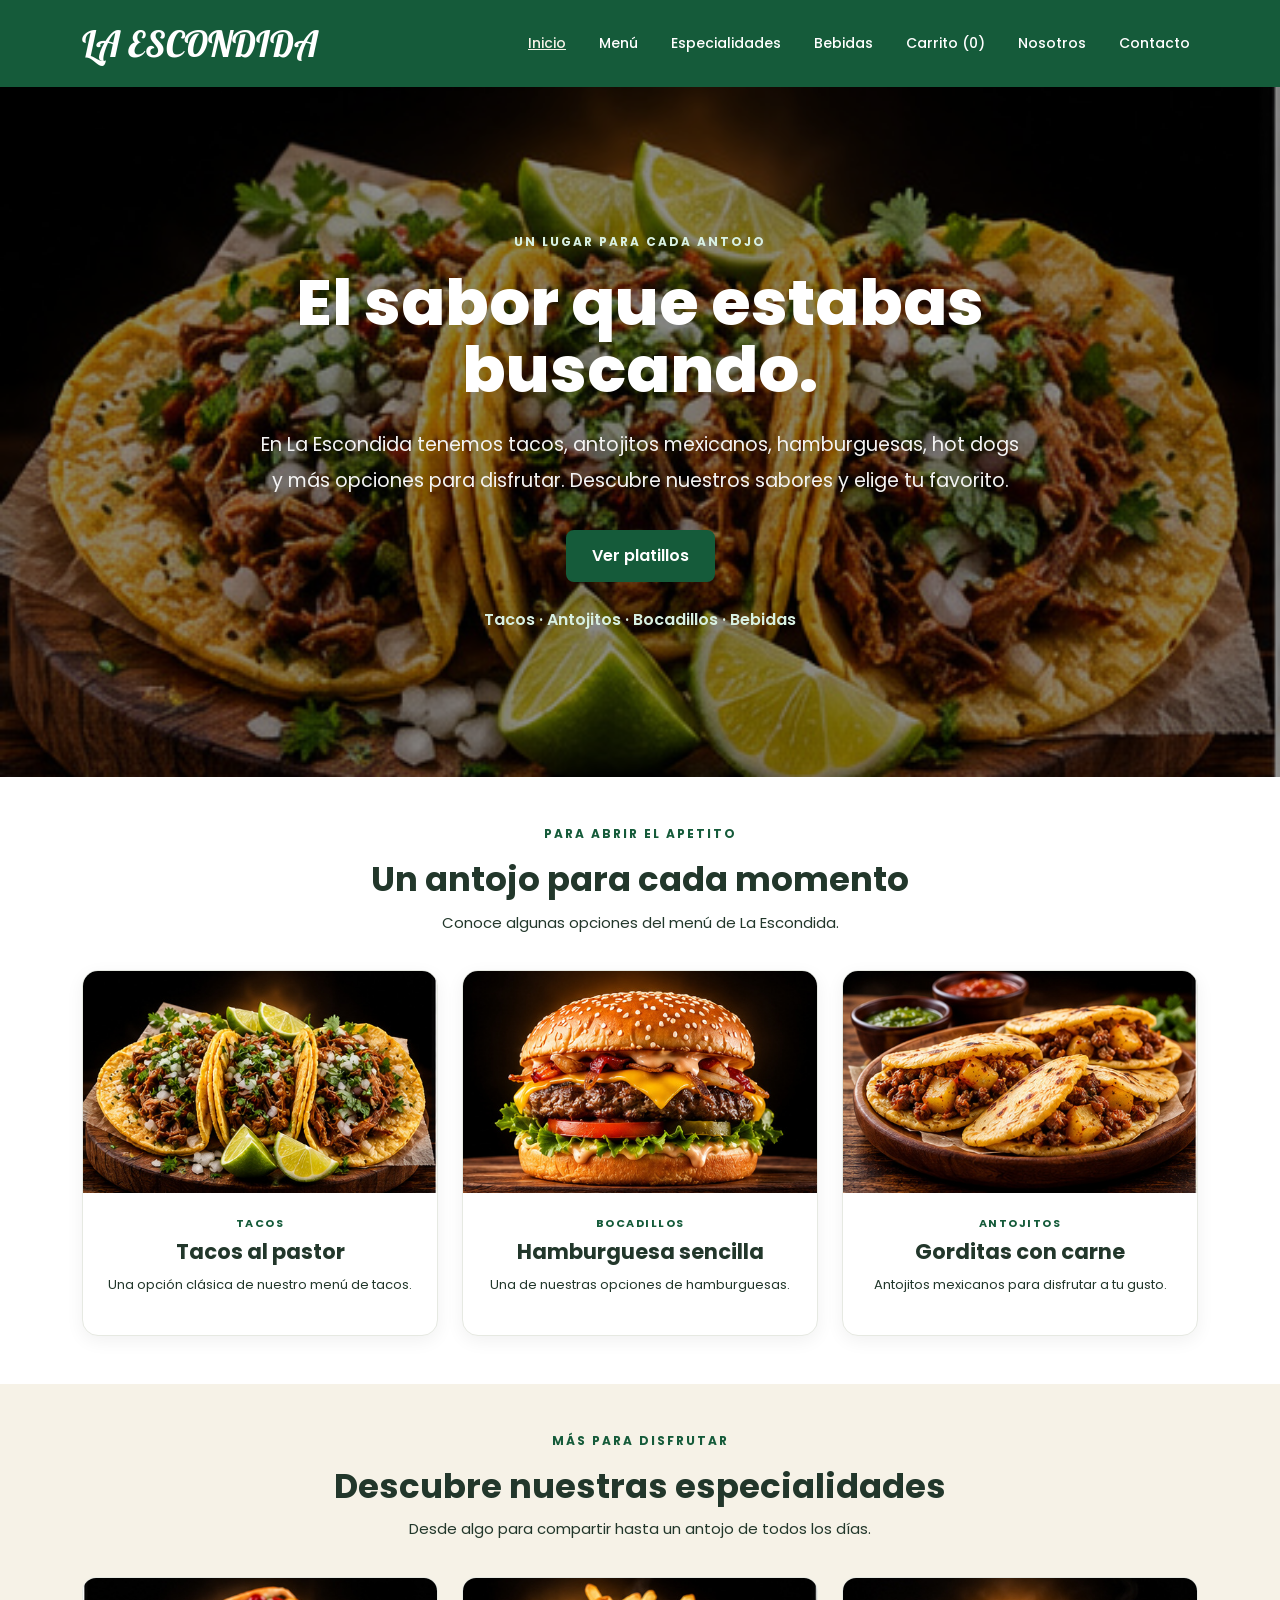
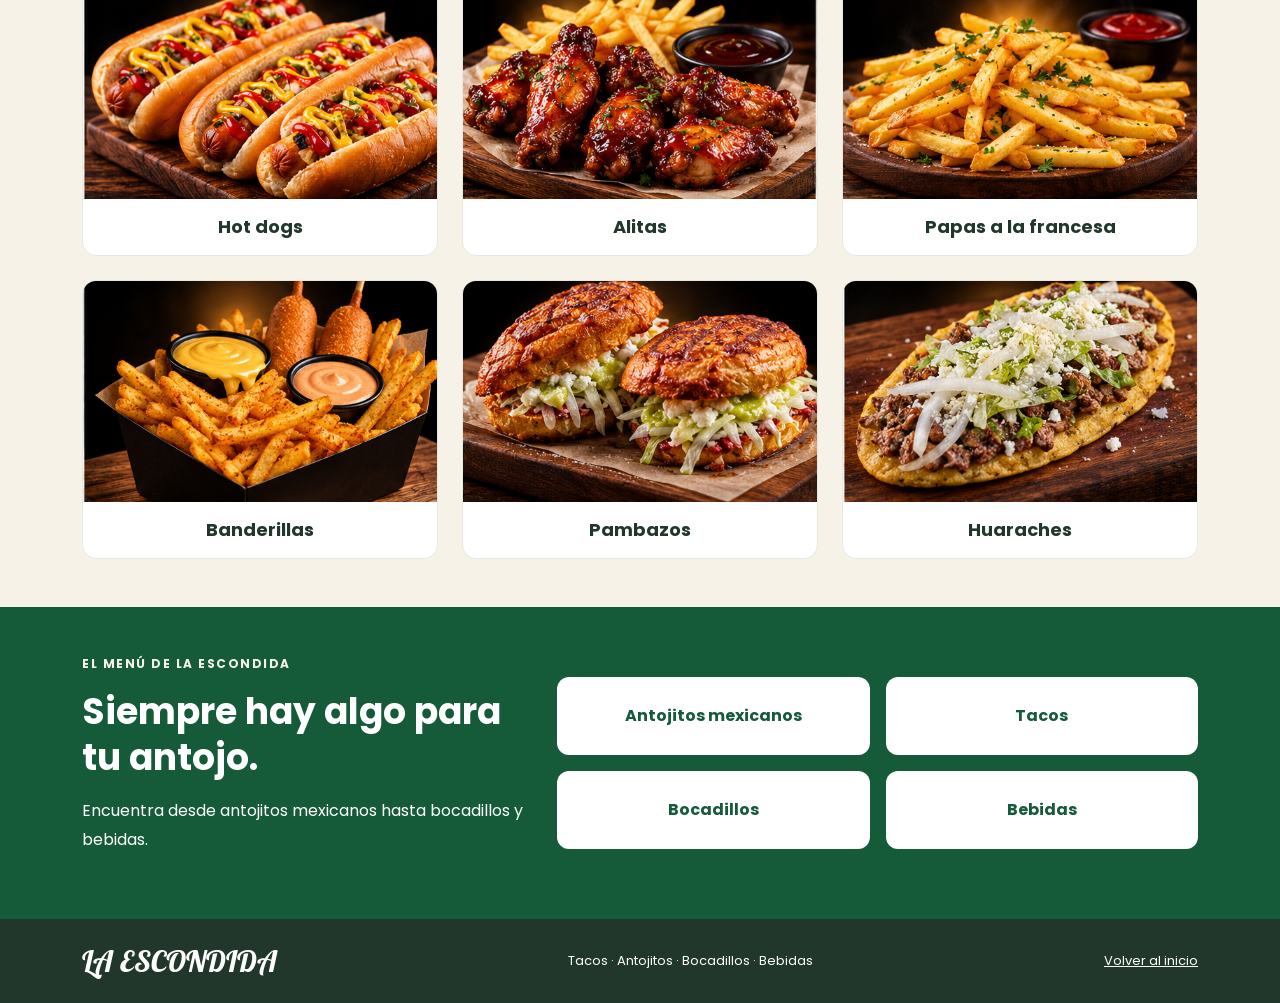
==== commit 7e66cd81: "Animaciones y ajustes finales de visualización responsive con Bootstrap" ====
--- a/index.html
+++ b/index.html
@@ -69,10 +69,6 @@
                         <div class="hero-botones">
                             <a class="btn boton-verde" href="menu.html">
                             Ver platillos
-                            </a>
-
-                            <a class="btn boton-contorno-claro" href="menu.html#categorias">
-                            Explorar categorías
                             </a>
                         </div>
 
--- a/style.css
+++ b/style.css
@@ -1,4 +1,4 @@
-/* COLORES DEL PROYECTO */
+/* ESTILOS GENERALES */
 body {
     --verde: #155B3A;
     --verde-oscuro: #22372B;
@@ -9,8 +9,6 @@
     color: var(--verde-oscuro);
     font-family: 'Poppins', Arial, sans-serif;
 }
-
-/* ESTILOS GENERALES */
 html {
     scroll-behavior: smooth;
 }
@@ -20,8 +18,14 @@
 a {
     text-decoration: none;
 }
-
-/* BARRA DE NAVEGACIÓN */
+.seccion-blanca {
+    background-color: var(--blanco);
+}
+.seccion-crema {
+    background-color: var(--crema);
+}
+
+/* NAVEGACION Y CARRITO MOVIL */
 .barra {
     background-color: var(--verde);
     padding: 17px 0;
@@ -55,6 +59,29 @@
     border: 1px solid var(--crema);
     background-color: var(--crema);
 }
+.sticky-top {
+    z-index: 1030;
+}
+section[id] {
+    scroll-margin-top: 85px;
+}
+.carrito-movil {
+    display: inline-flex;
+    align-items: center;
+    justify-content: center;
+    padding: 9px 11px;
+    border-radius: 8px;
+    background: var(--crema);
+    color: var(--verde);
+    border: 1px solid var(--crema);
+    font-size: 12px;
+    font-weight: 700;
+    white-space: nowrap;
+}
+.carrito-movil:hover, .carrito-movil:focus-visible {
+    background: var(--blanco);
+    color: var(--verde-oscuro);
+}
 
 /* BOTONES Y ETIQUETAS */
 .etiqueta {
@@ -92,13 +119,7 @@
     color: var(--blanco);
 }
 
-/* TÍTULOS Y SECCIONES */
-.seccion-blanca {
-    background-color: var(--blanco);
-}
-.seccion-crema {
-    background-color: var(--crema);
-}
+/* TITULOS Y SECCIONES */
 .encabezado-seccion {
     margin-bottom: 36px;
 }
@@ -111,63 +132,6 @@
     font-size: 15px;
     margin-bottom: 0;
 }
-
-/* TARJETAS DE PLATILLOS */
-.tarjeta-comida {
-    height: 100%;
-    background-color: var(--blanco);
-    border: 1px solid #E6E9E2;
-    border-radius: 16px;
-    overflow: hidden;
-    box-shadow: 0 5px 18px rgba(0, 0, 0, 0.06);
-}
-.foto-comida {
-    display: block;
-    width: 100%;
-    height: auto;
-    background-color: #080808;
-}
-.informacion-comida {
-    padding: 22px;
-}
-.categoria-comida {
-    color: var(--verde);
-    font-size: 11px;
-    font-weight: 700;
-    letter-spacing: 1.5px;
-    margin-bottom: 8px;
-}
-.informacion-comida h3 {
-    font-size: 21px;
-    margin-bottom: 10px;
-}
-.detalle-comida {
-    font-size: 13px;
-    line-height: 1.7;
-    margin-bottom: 16px;
-}
-
-/* TARJETAS PEQUEÑAS DE ESPECIALIDADES */
-.tarjeta-pequena {
-    height: 100%;
-    background-color: var(--blanco);
-    border-radius: 14px;
-    overflow: hidden;
-    border: 1px solid #E6E9E2;
-}
-.foto-pequena {
-    display: block;
-    width: 100%;
-    height: auto;
-    background-color: #080808;
-}
-.tarjeta-pequena h3 {
-    font-size: 18px;
-    padding: 17px 20px;
-    margin: 0;
-}
-
-/* CATEGORÍAS */
 .seccion-verde {
     background-color: var(--verde);
     color: var(--blanco);
@@ -196,156 +160,6 @@
     font-weight: 700;
     text-align: center;
 }
-
-/* PIE DE PÁGINA */
-.pie-pagina {
-    background-color: var(--verde-oscuro);
-    color: var(--blanco);
-    font-size: 13px;
-}
-.nombre-footer {
-    font-family: 'Lobster', cursive;
-    font-weight: 400;
-    font-size: 30px;
-    letter-spacing: 0;
-    line-height: 1.2;
-    text-transform: none;
-}
-.pie-pagina a {
-    color: var(--blanco);
-    text-decoration: underline;
-}
-
-/* NOMBRE DE LA ESCONDIDA EN OTRAS SECCIONES */
-.nombre-marca {
-    font-family: 'Lobster', cursive;
-    font-size: 1.2em;
-    font-weight: 400;
-    letter-spacing: 0;
-    text-transform: none;
-}
-
-/* CELULARES Y TABLETAS */
-@media (max-width: 991px) {
-    .barra .nav-link {
-        margin-left: 0;
-        padding: 10px 0;
-    }
-}
-
-@media (max-width: 575px) {
-    .marca {
-        font-size: 28px;
-    }
-    .encabezado-seccion h2,
-    .seccion-verde h2 {
-        font-size: 28px;
-    }
-}
-
-/* PÁGINA DEL MENÚ */
-.encabezado-menu {
-    background-color: var(--verde);
-    color: var(--blanco);
-}
-.encabezado-menu h1 {
-    font-size: 45px;
-}
-.encabezado-menu p:last-child {
-    margin-bottom: 0;
-}
-.navegacion-categorias {
-    background-color: var(--blanco);
-}
-.enlace-categoria {
-    display: inline-block;
-    color: var(--verde);
-    border: 2px solid var(--verde);
-    border-radius: 30px;
-    padding: 9px 20px;
-    font-weight: 600;
-    font-size: 14px;
-}
-.enlace-categoria:hover,
-.enlace-categoria:focus {
-    background-color: var(--verde);
-    color: var(--blanco);
-}
-.seccion-menu {
-    background-color: var(--crema);
-}
-.seccion-menu.seccion-blanca {
-    background-color: var(--blanco);
-}
-.titulo-menu h2 {
-    color: var(--verde);
-    font-size: 32px;
-}
-.tarjeta-menu,
-.tarjeta-tacos,
-.tarjeta-texto {
-    background-color: var(--blanco);
-    border: 1px solid #E6E9E2;
-    border-radius: 15px;
-    overflow: hidden;
-    box-shadow: 0 5px 18px rgba(0, 0, 0, 0.06);
-}
-.tarjeta-menu {
-    height: 100%;
-}
-.imagen-menu {
-    display: block;
-    width: 100%;
-    height: auto;
-    background-color: #080808;
-}
-.contenido-menu,
-.contenido-tacos,
-.tarjeta-texto {
-    padding: 23px;
-}
-.contenido-menu h3,
-.contenido-tacos h3,
-.tarjeta-texto h3 {
-    color: var(--verde-oscuro);
-    font-size: 21px;
-    margin-bottom: 17px;
-}
-.tarjeta-texto p {
-    font-size: 14px;
-}
-.linea-precio {
-    display: flex;
-    flex-wrap: wrap;
-    justify-content: space-between;
-    align-items: baseline;
-    gap: 8px;
-    border-bottom: 1px solid #E6E9E2;
-    padding: 10px 0;
-    font-size: 14px;
-}
-.linea-precio:last-child {
-    border-bottom: none;
-}
-.linea-precio strong {
-    color: var(--verde);
-    font-size: 16px;
-}
-
-@media (max-width: 575px) {
-    .encabezado-menu h1 {
-        font-size: 34px;
-    }
-    .titulo-menu h2 {
-        font-size: 28px;
-    }
-    .enlace-categoria {
-        font-size: 13px;
-        padding: 8px 13px;
-    }
-}
-
-/* ENLACES A LAS CATEGORÍAS DESDE INICIO */
 a.cuadro-categoria {
     display: block;
 }
@@ -355,307 +169,7 @@
     color: var(--verde);
 }
 
-/* CARRITO DE COMPRAS */
-.precio-y-boton {
-    display: flex;
-    align-items: center;
-    flex-wrap: wrap;
-    justify-content: flex-end;
-    gap: 12px;
-}
-.btn-agregar {
-    background-color: var(--verde);
-    color: var(--blanco);
-    border: none;
-    border-radius: 7px;
-    padding: 7px 11px;
-    font-size: 12px;
-    font-weight: 600;
-    cursor: pointer;
-}
-.btn-agregar:hover,
-.btn-agregar:focus {
-    background-color: var(--verde-oscuro);
-}
-.enlace-carrito {
-    background-color: var(--verde);
-    color: var(--blanco);
-}
-.seccion-carrito {
-    background-color: var(--crema);
-}
-.caja-carrito {
-    background-color: var(--blanco);
-    border-radius: 15px;
-    padding: 30px;
-    box-shadow: 0 5px 18px rgba(0,0,0,0.07);
-}
-.caja-carrito h2 {
-    color: var(--verde);
-    margin-bottom: 0;
-    font-size: 30px;
-}
-.btn-vaciar {
-    background-color: var(--blanco);
-    border: 2px solid var(--verde);
-    color: var(--verde);
-    border-radius: 7px;
-    padding: 8px 15px;
-    font-weight: 600;
-}
-.btn-vaciar:hover,
-.btn-vaciar:focus {
-    background-color: var(--verde);
-    color: var(--blanco);
-}
-.producto-carrito {
-    border-bottom: 1px solid #E6E9E2;
-    padding: 16px 0;
-    display: flex;
-    justify-content: space-between;
-    align-items: center;
-    flex-wrap: wrap;
-    gap: 15px;
-}
-.producto-carrito strong {
-    display: block;
-    color: var(--verde-oscuro);
-    margin-bottom: 5px;
-}
-.controles-carrito {
-    display: flex;
-    align-items: center;
-    flex-wrap: wrap;
-    gap: 9px;
-}
-.controles-carrito button {
-    border: 1px solid var(--verde);
-    border-radius: 6px;
-    background-color: var(--blanco);
-    color: var(--verde);
-    padding: 5px 10px;
-    font-weight: 600;
-}
-.controles-carrito button:hover {
-    background-color: var(--verde);
-    color: var(--blanco);
-}
-.total-carrito {
-    padding-top: 20px;
-    font-size: 21px;
-    color: var(--verde);
-}
-
-@media (max-width: 575px) {
-    .caja-carrito {
-        padding: 18px;
-    }
-    .caja-carrito h2 {
-        font-size: 25px;
-    }
-    .producto-carrito {
-        align-items: flex-start;
-        flex-direction: column;
-    }
-}
-
-/* NAVEGACION Y CANTIDADES */
-.sticky-top {
-    z-index: 1030;
-}
-
-/* Evita que el encabezado tape las secciones al navegar */
-section[id] {
-    scroll-margin-top: 85px;
-}
-
-/* Cantidad y boton junto al precio de cada producto */
-.cantidad-producto {
-    width: 62px;
-    padding: 6px;
-    border: 1px solid #A7B7AA;
-    border-radius: 6px;
-    color: var(--verde-oscuro);
-    background-color: var(--blanco);
-    text-align: center;
-}
-.cantidad-producto:focus {
-    outline: 2px solid var(--verde);
-    outline-offset: 2px;
-}
-.mensaje-agregado {
-    min-height: 0;
-    margin: 0;
-    color: var(--verde);
-    text-align: center;
-    font-weight: 600;
-}
-.mensaje-agregado:not(:empty) {
-    padding: 12px;
-    background-color: var(--crema);
-}
-.btn-vaciar:disabled {
-    opacity: 0.5;
-    cursor: not-allowed;
-}
-
-@media (max-width: 575px) {
-    .linea-precio {
-        align-items: center;
-    }
-    .precio-y-boton {
-        gap: 7px;
-    }
-    .cantidad-producto {
-        width: 55px;
-    }
-}
-
-/* SELECTOR DE CARNE PARA GORDITAS, PAMBAZOS, HUARACHES, QUESADILLAS Y NACHOS */
-.linea-carne {
-    display: block;
-}
-.etiqueta-carne {
-    display: block;
-    font-size: 13px;
-    font-weight: 600;
-    margin-bottom: 10px;
-}
-.linea-carne .precio-y-boton {
-    justify-content: flex-start;
-    gap: 9px;
-}
-.tipo-carne {
-    width: 160px;
-    max-width: 100%;
-    padding: 7px;
-    background-color: var(--blanco);
-    color: var(--verde-oscuro);
-    border: 1px solid #A7B7AA;
-    border-radius: 6px;
-    font-family: inherit;
-    font-size: 13px;
-}
-.tipo-carne:focus {
-    outline: 2px solid var(--verde);
-    outline-offset: 2px;
-}
-.tipo-carne.campo-invalido {
-    border: 2px solid #B42318;
-}
-
-/* FORMULARIOS */
-.seccion-pedido {
-    background-color: var(--crema);
-}
-.caja-pedido {
-    background-color: var(--blanco);
-    border: 1px solid #E6E9E2;
-    border-radius: 15px;
-    padding: 28px;
-    height: 100%;
-    box-shadow: 0 5px 18px rgba(0, 0, 0, 0.06);
-}
-.caja-pedido h2 {
-    color: var(--verde);
-    font-size: 25px;
-    margin-bottom: 18px;
-}
-.caja-pedido .form-label {
-    font-weight: 600;
-    font-size: 14px;
-}
-.caja-pedido .form-control:focus,
-.caja-pedido .form-select:focus {
-    border-color: var(--verde);
-    box-shadow: 0 0 0 2px #155B3A33;
-}
-.caja-pedido .campo-invalido {
-    border: 2px solid #B42318;
-}
-.error-dato {
-    display: block;
-    color: #B42318;
-    font-size: 12px;
-    margin-top: 4px;
-}
-.mensaje-validacion {
-    color: #B42318;
-    font-size: 13px;
-    font-weight: 600;
-}
-.texto-ayuda {
-    color: #4B594D;
-    font-size: 13px;
-}
-.linea-resumen {
-    display: flex;
-    justify-content: space-between;
-    gap: 15px;
-    border-bottom: 1px solid #E6E9E2;
-    padding: 12px 0;
-    font-size: 14px;
-}
-.linea-resumen strong {
-    color: var(--verde);
-    white-space: nowrap;
-}
-.confirmacion-pedido {
-    background-color: var(--crema);
-    border-left: 4px solid var(--verde);
-    padding: 20px;
-    border-radius: 8px;
-    overflow-wrap: anywhere;
-}
-.confirmacion-pedido h3 {
-    color: var(--verde);
-    font-size: 19px;
-}
-
-@media (max-width: 575px) {
-    .caja-pedido {
-        padding: 18px;
-    }
-    .caja-pedido h2 {
-        font-size: 22px;
-    }
-}
-
-/* PAGINA NOSOTROS */
-.imagen-nosotros {
-    width: 100%;
-    border-radius: 16px;
-    object-fit: cover;
-}
-.tarjeta-valor {
-    background-color: var(--blanco);
-    border: 1px solid #E6E9E2;
-    border-radius: 15px;
-    padding: 27px;
-    height: 100%;
-}
-.tarjeta-valor h3 {
-    color: var(--verde);
-    font-size: 21px;
-}
-.tarjeta-valor p {
-    line-height: 1.8;
-    margin-bottom: 0;
-}
-
-/* PAGINA CONTACTO */
-.enlace-contacto {
-    color: var(--verde);
-    font-weight: 700;
-    text-decoration: underline;
-    overflow-wrap: anywhere;
-}
-.enlace-contacto:hover,
-.enlace-contacto:focus {
-    color: var(--verde-oscuro);
-}
-
-/* HERO NUEVO DE INICIO */
+/* PORTADA DE INICIO */
 .hero-inicio {
     position: relative;
     min-height: 690px;
@@ -724,51 +238,58 @@
     color: #d8f0e2;
 }
 
-/* PORTADA EN PANTALLAS PEQUENAS */
-@media (max-width: 768px) {
-    .hero-inicio {
-        min-height: 560px;
-    }
-    .hero-texto {
-        padding: 70px 14px;
-    }
-    .hero-descripcion {
-        font-size: 1rem;
-        line-height: 1.7;
-    }
-}
-
-/* AJUSTES RESPONSIVE PARA PANTALLAS PEQUENAS */
-@media (max-width: 767px) {
-    .hero-capa {
-        background: rgba(0, 0, 0, 0.55);
-    }
-    .linea-resumen {
-        flex-wrap: wrap;
-        overflow-wrap: anywhere;
-    }
-}
-
-@media (max-width: 575px) {
-    .hero-botones .btn {
-        width: 100%;
-        max-width: 320px;
-    }
-    .hero-texto h1 {
-        line-height: 1.12;
-    }
-    .precio-y-boton {
-        justify-content: flex-start;
-    }
-    .caja-pedido button[type="submit"],
-    #enviar-whatsapp,
-    #contacto-enviar {
-        width: 100%;
-        white-space: normal;
-    }
-}
-
-/* TARJETAS CENTRADAS EN LAPTOP Y CELULAR */
+/* TARJETAS DE INICIO Y ESPECIALIDADES */
+.tarjeta-comida {
+    height: 100%;
+    background-color: var(--blanco);
+    border: 1px solid #E6E9E2;
+    border-radius: 16px;
+    overflow: hidden;
+    box-shadow: 0 5px 18px rgba(0, 0, 0, 0.06);
+}
+.foto-comida {
+    display: block;
+    width: 100%;
+    height: auto;
+    background-color: #080808;
+}
+.informacion-comida {
+    padding: 22px;
+}
+.categoria-comida {
+    color: var(--verde);
+    font-size: 11px;
+    font-weight: 700;
+    letter-spacing: 1.5px;
+    margin-bottom: 8px;
+}
+.informacion-comida h3 {
+    font-size: 21px;
+    margin-bottom: 10px;
+}
+.detalle-comida {
+    font-size: 13px;
+    line-height: 1.7;
+    margin-bottom: 16px;
+}
+.tarjeta-pequena {
+    height: 100%;
+    background-color: var(--blanco);
+    border-radius: 14px;
+    overflow: hidden;
+    border: 1px solid #E6E9E2;
+}
+.foto-pequena {
+    display: block;
+    width: 100%;
+    height: auto;
+    background-color: #080808;
+}
+.tarjeta-pequena h3 {
+    font-size: 18px;
+    padding: 17px 20px;
+    margin: 0;
+}
 .tarjeta-comida, .tarjeta-pequena, .tarjeta-valor,
 .seccion-menu .tarjeta-menu, .seccion-menu .tarjeta-tacos,
 .seccion-menu .tarjeta-texto, .seccion-menu .titulo-menu {
@@ -782,8 +303,99 @@
     object-fit: cover;
     object-position: center;
 }
+
+/* MENU: ENCABEZADO Y CATEGORIAS */
+.encabezado-menu {
+    background-color: var(--verde);
+    color: var(--blanco);
+}
+.encabezado-menu h1 {
+    font-size: 45px;
+}
+.encabezado-menu p:last-child {
+    margin-bottom: 0;
+}
+.navegacion-categorias {
+    background-color: var(--blanco);
+}
+.enlace-categoria {
+    display: inline-block;
+    color: var(--verde);
+    border: 2px solid var(--verde);
+    border-radius: 30px;
+    padding: 9px 20px;
+    font-weight: 600;
+    font-size: 14px;
+}
+.enlace-categoria:hover,
+.enlace-categoria:focus {
+    background-color: var(--verde);
+    color: var(--blanco);
+}
+.seccion-menu {
+    background-color: var(--crema);
+}
+.seccion-menu.seccion-blanca {
+    background-color: var(--blanco);
+}
+.titulo-menu h2 {
+    color: var(--verde);
+    font-size: 32px;
+}
+
+/* MENU: TARJETAS, IMAGENES Y PRECIOS */
+.tarjeta-menu,
+.tarjeta-tacos,
+.tarjeta-texto {
+    background-color: var(--blanco);
+    border: 1px solid #E6E9E2;
+    border-radius: 15px;
+    overflow: hidden;
+    box-shadow: 0 5px 18px rgba(0, 0, 0, 0.06);
+}
+.tarjeta-menu {
+    height: 100%;
+}
+.imagen-menu {
+    display: block;
+    width: 100%;
+    height: auto;
+    background-color: #080808;
+}
+.contenido-menu,
+.contenido-tacos,
+.tarjeta-texto {
+    padding: 23px;
+}
+.contenido-menu h3,
+.contenido-tacos h3,
+.tarjeta-texto h3 {
+    color: var(--verde-oscuro);
+    font-size: 21px;
+    margin-bottom: 17px;
+}
+.tarjeta-texto p {
+    font-size: 14px;
+}
+.linea-precio {
+    display: flex;
+    flex-wrap: wrap;
+    justify-content: space-between;
+    align-items: baseline;
+    gap: 8px;
+    border-bottom: 1px solid #E6E9E2;
+    padding: 10px 0;
+    font-size: 14px;
+}
+.linea-precio:last-child {
+    border-bottom: none;
+}
+.linea-precio strong {
+    color: var(--verde);
+    font-size: 16px;
+}
 .seccion-menu .row.g-4 {
-    /* Reparte al centro las filas con uno o dos productos */
+    
     justify-content: space-evenly;
     align-items: stretch;
 }
@@ -839,32 +451,338 @@
     margin-inline: auto;
 }
 
-/* ACCESO AL CARRITO SIEMPRE VISIBLE EN EL MOVIL */
-.carrito-movil {
-    display: inline-flex;
+/* MENU: BOTONES, CANTIDADES Y CARNES */
+.precio-y-boton {
+    display: flex;
     align-items: center;
-    justify-content: center;
-    padding: 9px 11px;
+    flex-wrap: wrap;
+    justify-content: flex-end;
+    gap: 12px;
+}
+.btn-agregar {
+    background-color: var(--verde);
+    color: var(--blanco);
+    border: none;
+    border-radius: 7px;
+    padding: 7px 11px;
+    font-size: 12px;
+    font-weight: 600;
+    cursor: pointer;
+}
+.btn-agregar:hover,
+.btn-agregar:focus {
+    background-color: var(--verde-oscuro);
+}
+.cantidad-producto {
+    width: 62px;
+    padding: 6px;
+    border: 1px solid #A7B7AA;
+    border-radius: 6px;
+    color: var(--verde-oscuro);
+    background-color: var(--blanco);
+    text-align: center;
+}
+.cantidad-producto:focus {
+    outline: 2px solid var(--verde);
+    outline-offset: 2px;
+}
+.mensaje-agregado {
+    min-height: 0;
+    margin: 0;
+    color: var(--verde);
+    text-align: center;
+    font-weight: 600;
+}
+.mensaje-agregado:not(:empty) {
+    padding: 12px;
+    background-color: var(--crema);
+}
+.linea-carne {
+    display: block;
+}
+.etiqueta-carne {
+    display: block;
+    font-size: 13px;
+    font-weight: 600;
+    margin-bottom: 10px;
+}
+.linea-carne .precio-y-boton {
+    justify-content: flex-start;
+    gap: 9px;
+}
+.tipo-carne {
+    width: 160px;
+    max-width: 100%;
+    padding: 7px;
+    background-color: var(--blanco);
+    color: var(--verde-oscuro);
+    border: 1px solid #A7B7AA;
+    border-radius: 6px;
+    font-family: inherit;
+    font-size: 13px;
+}
+.tipo-carne:focus {
+    outline: 2px solid var(--verde);
+    outline-offset: 2px;
+}
+.tipo-carne.campo-invalido {
+    border: 2px solid #B42318;
+}
+
+/* CARRITO DE COMPRAS */
+.enlace-carrito {
+    background-color: var(--verde);
+    color: var(--blanco);
+}
+.seccion-carrito {
+    background-color: var(--crema);
+}
+.caja-carrito {
+    background-color: var(--blanco);
+    border-radius: 15px;
+    padding: 30px;
+    box-shadow: 0 5px 18px rgba(0,0,0,0.07);
+}
+.caja-carrito h2 {
+    color: var(--verde);
+    margin-bottom: 0;
+    font-size: 30px;
+}
+.btn-vaciar {
+    background-color: var(--blanco);
+    border: 2px solid var(--verde);
+    color: var(--verde);
+    border-radius: 7px;
+    padding: 8px 15px;
+    font-weight: 600;
+}
+.btn-vaciar:hover,
+.btn-vaciar:focus {
+    background-color: var(--verde);
+    color: var(--blanco);
+}
+.producto-carrito {
+    border-bottom: 1px solid #E6E9E2;
+    padding: 16px 0;
+    display: flex;
+    justify-content: space-between;
+    align-items: center;
+    flex-wrap: wrap;
+    gap: 15px;
+}
+.producto-carrito strong {
+    display: block;
+    color: var(--verde-oscuro);
+    margin-bottom: 5px;
+}
+.controles-carrito {
+    display: flex;
+    align-items: center;
+    flex-wrap: wrap;
+    gap: 9px;
+}
+.controles-carrito button {
+    border: 1px solid var(--verde);
+    border-radius: 6px;
+    background-color: var(--blanco);
+    color: var(--verde);
+    padding: 5px 10px;
+    font-weight: 600;
+}
+.controles-carrito button:hover {
+    background-color: var(--verde);
+    color: var(--blanco);
+}
+.total-carrito {
+    padding-top: 20px;
+    font-size: 21px;
+    color: var(--verde);
+}
+.btn-vaciar:disabled {
+    opacity: 0.5;
+    cursor: not-allowed;
+}
+
+/* FORMULARIO DE PEDIDOS Y VALIDACIONES */
+.seccion-pedido {
+    background-color: var(--crema);
+}
+.caja-pedido {
+    background-color: var(--blanco);
+    border: 1px solid #E6E9E2;
+    border-radius: 15px;
+    padding: 28px;
+    height: 100%;
+    box-shadow: 0 5px 18px rgba(0, 0, 0, 0.06);
+}
+.caja-pedido h2 {
+    color: var(--verde);
+    font-size: 25px;
+    margin-bottom: 18px;
+}
+.caja-pedido .form-label {
+    font-weight: 600;
+    font-size: 14px;
+}
+.caja-pedido .form-control:focus,
+.caja-pedido .form-select:focus {
+    border-color: var(--verde);
+    box-shadow: 0 0 0 2px #155B3A33;
+}
+.caja-pedido .campo-invalido {
+    border: 2px solid #B42318;
+}
+.error-dato {
+    display: block;
+    color: #B42318;
+    font-size: 12px;
+    margin-top: 4px;
+}
+.mensaje-validacion {
+    color: #B42318;
+    font-size: 13px;
+    font-weight: 600;
+}
+.texto-ayuda {
+    color: #4B594D;
+    font-size: 13px;
+}
+.linea-resumen {
+    display: flex;
+    justify-content: space-between;
+    gap: 15px;
+    border-bottom: 1px solid #E6E9E2;
+    padding: 12px 0;
+    font-size: 14px;
+}
+.linea-resumen strong {
+    color: var(--verde);
+    white-space: nowrap;
+}
+.confirmacion-pedido {
+    background-color: var(--crema);
+    border-left: 4px solid var(--verde);
+    padding: 20px;
     border-radius: 8px;
-    background: var(--crema);
-    color: var(--verde);
-    border: 1px solid var(--crema);
-    font-size: 12px;
+    overflow-wrap: anywhere;
+}
+.confirmacion-pedido h3 {
+    color: var(--verde);
+    font-size: 19px;
+}
+
+/* PAGINA NOSOTROS */
+
+/* IMAGENES CIRCULARES DE NOSOTROS */
+.imagen-nosotros {
+    display: block;
+    width: 100%;
+    max-width: 390px;
+    aspect-ratio: 1 / 1;
+    height: auto;
+    border-radius: 50%;
+    object-fit: cover;
+    margin: 0 auto;
+}
+.tarjeta-valor {
+    background-color: var(--blanco);
+    border: 1px solid #E6E9E2;
+    border-radius: 15px;
+    padding: 27px;
+    height: 100%;
+}
+.tarjeta-valor h3 {
+    color: var(--verde);
+    font-size: 21px;
+}
+.tarjeta-valor p {
+    line-height: 1.8;
+    margin-bottom: 0;
+}
+
+/* PAGINA CONTACTO */
+.enlace-contacto {
+    color: var(--verde);
     font-weight: 700;
-    white-space: nowrap;
-}
-.carrito-movil:hover, .carrito-movil:focus-visible {
-    background: var(--blanco);
+    text-decoration: underline;
+    overflow-wrap: anywhere;
+}
+.enlace-contacto:hover,
+.enlace-contacto:focus {
     color: var(--verde-oscuro);
 }
+
+/* PIE DE PAGINA Y NOMBRE DE LA MARCA */
+.pie-pagina {
+    background-color: var(--verde-oscuro);
+    color: var(--blanco);
+    font-size: 13px;
+}
+.nombre-footer {
+    font-family: 'Lobster', cursive;
+    font-weight: 400;
+    font-size: 30px;
+    letter-spacing: 0;
+    line-height: 1.2;
+    text-transform: none;
+}
+.pie-pagina a {
+    color: var(--blanco);
+    text-decoration: underline;
+}
+.nombre-marca {
+    font-family: 'Lobster', cursive;
+    font-size: 1.2em;
+    font-weight: 400;
+    letter-spacing: 0;
+    text-transform: none;
+}
+
+/* ANIMACIONES SUAVES DE PRODUCTOS */
+.tarjeta-menu,
+.tarjeta-tacos,
+.tarjeta-texto,
+.tarjeta-comida,
+.tarjeta-pequena {
+    animation: aparecerTarjeta 0.6s ease;
+    transition: transform 0.3s ease, box-shadow 0.3s ease;
+}
+@keyframes aparecerTarjeta {
+    from {
+        opacity: 0;
+        transform: translateY(15px);
+    }
+    to {
+        opacity: 1;
+        transform: translateY(0);
+    }
+}
+.imagen-menu,
+.foto-comida,
+.foto-pequena {
+    transition: transform 0.35s ease;
+}
+
+/* RESPONSIVE: TABLETAS Y CELULARES */
+/* Menú desplegable y ajuste del encabezado */
 @media (max-width: 991.98px) {
-    .barra .container { gap: 7px; }
+    .barra .container {
+        gap: 7px;
+    }
+
     .barra .marca {
         margin-right: auto;
         font-size: clamp(23px, 5.8vw, 32px);
     }
-    .barra .navbar-toggler { padding: 6px 8px; }
-    .barra .navbar-collapse { flex-basis: 100%; }
+
+    .barra .navbar-toggler {
+        padding: 6px 8px;
+    }
+
+    .barra .navbar-collapse {
+        flex-basis: 100%;
+    }
+
     .seccion-menu .tarjeta-tacos .imagen-menu {
         height: auto;
         min-height: 0;
@@ -872,26 +790,210 @@
         aspect-ratio: 16 / 10;
     }
 }
+
+@media (max-width: 991px) {
+    .barra .nav-link {
+        margin-left: 0;
+        padding: 10px 0;
+    }
+}
+
+/* Portada en pantallas medianas */
+@media (max-width: 768px) {
+    .hero-inicio {
+        min-height: 560px;
+    }
+
+    .hero-texto {
+        padding: 70px 14px;
+    }
+
+    .hero-descripcion {
+        font-size: 1rem;
+        line-height: 1.7;
+    }
+}
+
+@media (max-width: 767px) {
+    .hero-capa {
+        background: rgba(0, 0, 0, 0.55);
+    }
+
+    .linea-resumen {
+        flex-wrap: wrap;
+        overflow-wrap: anywhere;
+    }
+}
+
 @media (max-width: 575.98px) {
     .seccion-menu .tarjeta-menu {
         width: 100%;
         max-width: 470px;
         margin-inline: auto;
     }
+
     .seccion-menu .contenido-menu,
     .seccion-menu .contenido-tacos,
-    .seccion-menu .tarjeta-texto { padding: 20px 16px; }
+    .seccion-menu .tarjeta-texto {
+        padding: 20px 16px;
+    }
+
     .seccion-menu .tipo-carne {
         flex: 1 1 155px;
         max-width: 210px;
     }
+
     .seccion-menu .btn-agregar {
         min-height: 42px;
         padding: 9px 13px;
     }
 }
+
+/* Ajustes generales de celular */
+@media (max-width: 575px) {
+    .marca {
+        font-size: 28px;
+    }
+
+    .encabezado-seccion h2,
+    .seccion-verde h2 {
+        font-size: 28px;
+    }
+
+    .encabezado-menu h1 {
+        font-size: 34px;
+    }
+
+    .titulo-menu h2 {
+        font-size: 28px;
+    }
+
+    .enlace-categoria {
+        font-size: 13px;
+        padding: 8px 13px;
+    }
+
+    .caja-carrito {
+        padding: 18px;
+    }
+
+    .caja-carrito h2 {
+        font-size: 25px;
+    }
+
+    .producto-carrito {
+        align-items: flex-start;
+        flex-direction: column;
+    }
+
+    .linea-precio {
+        align-items: center;
+    }
+
+    .precio-y-boton {
+        gap: 7px;
+        justify-content: flex-start;
+    }
+
+    .cantidad-producto {
+        width: 55px;
+    }
+
+    .caja-pedido {
+        padding: 18px;
+    }
+
+    .caja-pedido h2 {
+        font-size: 22px;
+    }
+
+    .hero-botones .btn {
+        width: 100%;
+        max-width: 320px;
+    }
+
+    .hero-texto h1 {
+        line-height: 1.12;
+    }
+
+    .caja-pedido button[type="submit"],
+    #enviar-whatsapp,
+    #contacto-enviar {
+        width: 100%;
+        white-space: normal;
+    }
+}
+
+/* Celulares muy pequeños */
 @media (max-width: 360px) {
-    .barra .marca { font-size: 23px; }
-    .carrito-movil { padding: 7px 8px; font-size: 11px; }
-    .barra .navbar-toggler { padding: 5px 6px; }
-}+    .barra .marca {
+        font-size: 23px;
+    }
+
+    .carrito-movil {
+        padding: 7px 8px;
+        font-size: 11px;
+    }
+
+    .barra .navbar-toggler {
+        padding: 5px 6px;
+    }
+}
+
+
+/* ANIMACIONES AL PASAR EL CURSOR */
+@media (hover: hover) and (prefers-reduced-motion: no-preference) {
+    .tarjeta-menu:hover,
+    .tarjeta-tacos:hover,
+    .tarjeta-texto:hover,
+    .tarjeta-comida:hover,
+    .tarjeta-pequena:hover {
+        transform: translateY(-6px);
+        box-shadow: 0 10px 25px rgba(0, 0, 0, 0.15);
+    }
+
+    .tarjeta-menu:hover .imagen-menu,
+    .tarjeta-tacos:hover .imagen-menu,
+    .tarjeta-comida:hover .foto-comida,
+    .tarjeta-pequena:hover .foto-pequena {
+        transform: scale(1.04);
+    }
+}
+
+/* ANIMACIONES AL TOCAR EN CELULARES */
+@media (hover: none) and (prefers-reduced-motion: no-preference) {
+    .tarjeta-menu:active,
+    .tarjeta-tacos:active,
+    .tarjeta-texto:active,
+    .tarjeta-comida:active,
+    .tarjeta-pequena:active {
+        transform: translateY(-4px);
+        box-shadow: 0 10px 25px rgba(0, 0, 0, 0.15);
+    }
+
+    .tarjeta-menu:active .imagen-menu,
+    .tarjeta-tacos:active .imagen-menu,
+    .tarjeta-comida:active .foto-comida,
+    .tarjeta-pequena:active .foto-pequena {
+        transform: scale(1.04);
+    }
+}
+
+/* ACCESIBILIDAD DE LAS ANIMACIONES */
+@media (prefers-reduced-motion: reduce) {
+    .tarjeta-menu,
+    .tarjeta-tacos,
+    .tarjeta-texto,
+    .tarjeta-comida,
+    .tarjeta-pequena,
+    .imagen-nosotros {
+        animation: none;
+        transition: none;
+    }
+
+    .imagen-menu,
+    .foto-comida,
+    .foto-pequena {
+        transition: none;
+    }
+}
